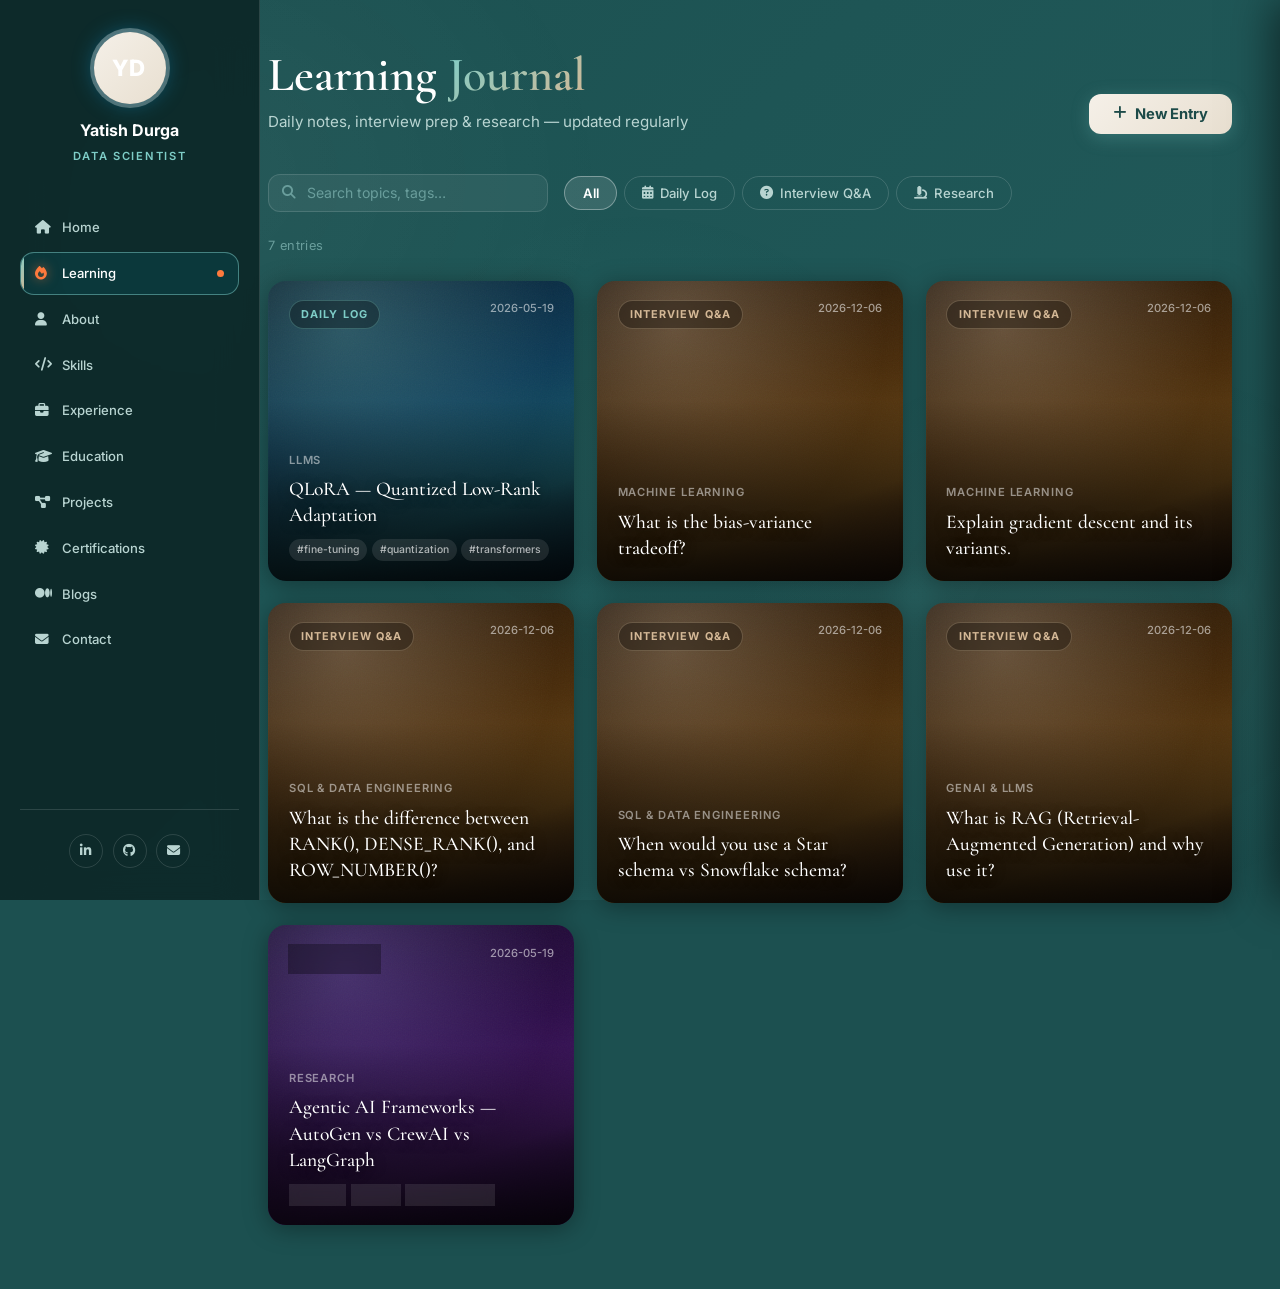
==== learning.html @ 98afd95f "New Update" ====
<!DOCTYPE html>
<html lang="en">
<head>
    <meta charset="UTF-8">
    <meta name="viewport" content="width=device-width, initial-scale=1.0">
    <title>Learning Journal | Yatish Durga</title>
    <meta name="description" content="Daily learning notes, interview Q&A, and research by Yatish Durga — Data Scientist & AI Engineer.">

    <link rel="icon" href="data:image/svg+xml,<svg xmlns='http://www.w3.org/2000/svg' viewBox='0 0 32 32'><rect width='32' height='32' rx='8' fill='%230ea5e9'/><text x='50%25' y='56%25' dominant-baseline='middle' text-anchor='middle' fill='white' font-size='13' font-weight='900' font-family='system-ui,sans-serif'>YD</text></svg>">

    <link rel="preconnect" href="https://fonts.googleapis.com">
    <link rel="preconnect" href="https://fonts.gstatic.com" crossorigin>
    <link href="https://fonts.googleapis.com/css2?family=Cormorant+Garamond:ital,wght@0,300;0,400;0,500;0,600;0,700;1,300;1,400&family=Inter:wght@300;400;500;600;700;800;900&display=swap" rel="stylesheet">
    <link rel="stylesheet" href="https://cdnjs.cloudflare.com/ajax/libs/font-awesome/6.5.0/css/all.min.css">
    <link rel="stylesheet" href="styles.css">
    <link rel="stylesheet" href="learning.css">
</head>
<body class="lj-body">

<!-- Sidebar -->
<nav class="sidebar" id="sidebar">
    <div class="sidebar-profile">
        <div class="sidebar-initials">YD</div>
        <h2 class="sidebar-name">Yatish Durga</h2>
        <p class="sidebar-title">Data Scientist</p>
    </div>
    <ul class="nav-links">
        <li><a href="index.html#home"           class="nav-link"><i class="fa-solid fa-house"></i><span>Home</span></a></li>
        <li><a href="learning.html"             class="nav-link nav-link-learning active"><i class="fa-solid fa-fire"></i><span>Learning</span><span class="nav-live-dot"></span></a></li>
        <li><a href="index.html#about"          class="nav-link"><i class="fa-solid fa-user"></i><span>About</span></a></li>
        <li><a href="index.html#skills"         class="nav-link"><i class="fa-solid fa-code"></i><span>Skills</span></a></li>
        <li><a href="index.html#experience"     class="nav-link"><i class="fa-solid fa-briefcase"></i><span>Experience</span></a></li>
        <li><a href="index.html#education"      class="nav-link"><i class="fa-solid fa-graduation-cap"></i><span>Education</span></a></li>
        <li><a href="index.html#projects"       class="nav-link"><i class="fa-solid fa-diagram-project"></i><span>Projects</span></a></li>
        <li><a href="index.html#certifications" class="nav-link"><i class="fa-solid fa-certificate"></i><span>Certifications</span></a></li>
        <li><a href="index.html#blogs"          class="nav-link"><i class="fa-brands fa-medium"></i><span>Blogs</span></a></li>
        <li><a href="index.html#contact"        class="nav-link"><i class="fa-solid fa-envelope"></i><span>Contact</span></a></li>
    </ul>
    <div class="sidebar-socials">
        <a href="https://www.linkedin.com/in/yatish-durga-22b424197/" target="_blank" class="social-btn" title="LinkedIn"><i class="fa-brands fa-linkedin-in"></i></a>
        <a href="https://github.com/yatishdurga" target="_blank" class="social-btn" title="GitHub"><i class="fa-brands fa-github"></i></a>
        <a href="mailto:yatishdurgaappanapalli@gmail.com" class="social-btn" title="Email"><i class="fa-solid fa-envelope"></i></a>
    </div>
</nav>

<button class="mobile-toggle" id="mobileToggle" aria-label="Toggle menu">
    <span></span><span></span><span></span>
</button>

<main class="lj-main">

    <!-- Page header -->
    <div class="lj-page-header">
        <div class="lj-header-text">
            <h1 class="lj-page-title">Learning <span class="title-accent">Journal</span></h1>
            <p class="lj-page-sub">Daily notes, interview prep & research — updated regularly</p>
        </div>
        <button class="lj-add-btn" id="new-entry-btn">
            <i class="fa-solid fa-plus"></i> New Entry
        </button>
    </div>

    <!-- Search + filter row -->
    <div class="lj-toolbar">
        <div class="lj-search-wrap">
            <i class="fa-solid fa-magnifying-glass lj-search-icon"></i>
            <input type="search" id="lj-search" class="lj-search" placeholder="Search topics, tags…">
        </div>
        <div class="lj-filters" id="lj-filters">
            <button class="lj-filter active" data-cat="all">All</button>
            <button class="lj-filter" data-cat="daily-log"><i class="fa-solid fa-calendar-days"></i> Daily Log</button>
            <button class="lj-filter" data-cat="interview-qa"><i class="fa-solid fa-circle-question"></i> Interview Q&amp;A</button>
            <button class="lj-filter" data-cat="research"><i class="fa-solid fa-microscope"></i> Research</button>
        </div>
    </div>

    <!-- Entry count -->
    <div class="lj-count" id="lj-count"></div>

    <!-- Cards grid -->
    <div class="lj-grid" id="lj-grid">
        <div class="lj-skeleton-wrap">
            <div class="lj-skeleton"></div>
            <div class="lj-skeleton"></div>
            <div class="lj-skeleton"></div>
            <div class="lj-skeleton"></div>
            <div class="lj-skeleton"></div>
            <div class="lj-skeleton"></div>
        </div>
    </div>

</main>

<!-- ══ ADD ENTRY MODAL ══ -->
<div class="lj-overlay" id="lj-overlay">
    <div class="lj-modal" id="lj-modal">
        <button class="lj-modal-close" id="modal-close" aria-label="Close"><i class="fa-solid fa-xmark"></i></button>

        <!-- Step 1: GitHub Setup (shown first time) -->
        <div id="setup-step" class="lj-step">
            <div class="lj-setup-icon"><i class="fa-brands fa-github"></i></div>
            <h2 class="lj-modal-title">Connect GitHub</h2>
            <p class="lj-setup-desc">Entries are stored as GitHub Issues on your repo — no backend needed. You only do this once.</p>
            <div class="lj-field">
                <label>GitHub Username</label>
                <input type="text" id="gh-owner" class="lj-input" placeholder="yatishdurga">
            </div>
            <div class="lj-field">
                <label>Repository Name</label>
                <input type="text" id="gh-repo" class="lj-input" placeholder="Portfolio-main">
            </div>
            <div class="lj-field">
                <label>Personal Access Token <span class="lj-label-hint">(Issues: read + write)</span></label>
                <div class="lj-pat-wrap">
                    <input type="password" id="gh-pat" class="lj-input" placeholder="ghp_…">
                    <button class="lj-pat-toggle" id="pat-toggle" type="button"><i class="fa-solid fa-eye"></i></button>
                </div>
                <a class="lj-token-link" href="https://github.com/settings/tokens/new?description=Portfolio+Learning+Journal&scopes=public_repo" target="_blank" rel="noopener">
                    <i class="fa-solid fa-arrow-up-right-from-square"></i> Create a token on GitHub →
                </a>
            </div>
            <div class="lj-modal-actions">
                <button class="lj-btn lj-btn-primary" id="save-config-btn">Save & Continue <i class="fa-solid fa-arrow-right"></i></button>
            </div>
            <p class="lj-privacy-note"><i class="fa-solid fa-lock"></i> Token stored only in your browser's localStorage — never sent anywhere except GitHub's API.</p>
        </div>

        <!-- Step 2: Entry form -->
        <div id="form-step" class="lj-step" style="display:none">
            <h2 class="lj-modal-title">New Learning Entry</h2>

            <!-- Type selector -->
            <div class="lj-type-tabs">
                <button class="lj-type-tab active" data-type="daily-log"><i class="fa-solid fa-calendar-days"></i> Daily Log</button>
                <button class="lj-type-tab" data-type="interview-qa"><i class="fa-solid fa-circle-question"></i> Interview Q&A</button>
                <button class="lj-type-tab" data-type="research"><i class="fa-solid fa-microscope"></i> Research</button>
            </div>

            <div class="lj-form" id="entry-form">
                <!-- Common fields -->
                <div class="lj-field">
                    <label>Topic / Title <span class="lj-required">*</span></label>
                    <input type="text" id="f-title" class="lj-input" placeholder="e.g. QLoRA — Quantized Low-Rank Adaptation">
                </div>
                <div class="lj-form-row">
                    <div class="lj-field">
                        <label>Category</label>
                        <input type="text" id="f-category" class="lj-input" placeholder="LLMs, SQL, Agents…">
                    </div>
                    <div class="lj-field">
                        <label>Tags <span class="lj-label-hint">(comma separated)</span></label>
                        <input type="text" id="f-tags" class="lj-input" placeholder="qlora, fine-tuning, llm">
                    </div>
                </div>

                <!-- Daily Log fields -->
                <div class="lj-type-fields" data-for="daily-log">
                    <div class="lj-field">
                        <label>Summary <span class="lj-required">*</span></label>
                        <textarea id="f-summary" class="lj-textarea" rows="3" placeholder="Brief overview of what you learned today…"></textarea>
                    </div>
                    <div class="lj-field">
                        <label>Key Points <span class="lj-label-hint">(one per line)</span></label>
                        <textarea id="f-keypoints" class="lj-textarea" rows="4" placeholder="Key insight 1&#10;Key insight 2&#10;Key insight 3"></textarea>
                    </div>
                    <div class="lj-field">
                        <label>Resources <span class="lj-label-hint">(optional — Label | URL, one per line)</span></label>
                        <textarea id="f-resources" class="lj-textarea" rows="2" placeholder="QLoRA Paper | https://arxiv.org/abs/2305.14314"></textarea>
                    </div>
                </div>

                <!-- Interview Q&A fields -->
                <div class="lj-type-fields" data-for="interview-qa" style="display:none">
                    <div class="lj-field">
                        <label>Question <span class="lj-required">*</span></label>
                        <input type="text" id="f-question" class="lj-input" placeholder="e.g. What is the bias-variance tradeoff?">
                    </div>
                    <div class="lj-field">
                        <label>Answer <span class="lj-required">*</span></label>
                        <textarea id="f-answer" class="lj-textarea" rows="5" placeholder="Your detailed answer…"></textarea>
                    </div>
                </div>

                <!-- Research fields -->
                <div class="lj-type-fields" data-for="research" style="display:none">
                    <div class="lj-field">
                        <label>Abstract / Overview <span class="lj-required">*</span></label>
                        <textarea id="f-abstract" class="lj-textarea" rows="3" placeholder="What are you researching and why?"></textarea>
                    </div>
                    <div class="lj-field">
                        <label>Key Findings <span class="lj-label-hint">(one per line)</span></label>
                        <textarea id="f-findings" class="lj-textarea" rows="4" placeholder="Finding 1&#10;Finding 2"></textarea>
                    </div>
                    <div class="lj-field">
                        <label>Status</label>
                        <select id="f-status" class="lj-input">
                            <option value="In Progress">In Progress</option>
                            <option value="Completed">Completed</option>
                        </select>
                    </div>
                </div>
            </div>

            <div id="submit-msg" class="lj-submit-msg"></div>

            <div class="lj-modal-actions">
                <button class="lj-btn lj-btn-ghost" id="cancel-btn">Cancel</button>
                <button class="lj-btn lj-btn-primary" id="submit-btn">
                    <i class="fa-brands fa-github"></i> Save to GitHub
                </button>
            </div>

            <button class="lj-reset-config" id="reset-config-btn">Change GitHub config</button>
        </div>

    </div>
</div>

<!-- Card detail drawer -->
<div class="lj-drawer-overlay" id="drawer-overlay"></div>
<div class="lj-drawer" id="lj-drawer">
    <button class="lj-drawer-close" id="drawer-close"><i class="fa-solid fa-xmark"></i></button>
    <div class="lj-drawer-content" id="drawer-content"></div>
</div>

<script src="data/learnings.js"></script>
<script src="learning.js"></script>
<script src="scripts.js"></script>
</body>
</html>
---- styles.css ----
/* === GOOGLE FONTS === */
@import url('https://fonts.googleapis.com/css2?family=Cormorant+Garamond:ital,wght@0,300;0,400;0,500;0,600;0,700;1,300;1,400&family=Inter:wght@300;400;500;600;700;800;900&display=swap');

/* === CSS VARIABLES === */
:root {
    --sidebar-width: 260px;
    --sidebar-bg: rgba(14, 42, 42, 0.98);
    --bg-dark: #1c5050;
    --accent-cyan: #7ecdc7;
    --accent-purple: #d4b896;
    --gradient-main: linear-gradient(135deg, #7ecdc7, #d4b896);
    --btn-color: #7ecdc7;
    --btn-color-2: #d4b896;
    --gradient-btn: linear-gradient(135deg, #f5f0e8, #e8dfd0);
    --gradient-bg: linear-gradient(135deg, #1c5050 0%, #1e5555 40%, #205858 70%, #1c5050 100%);
    --text-primary: #f5f0e8;
    --text-secondary: #b8d4d1;
    --text-muted: #6a9e9c;
    --white: #ffffff;
    --card-bg: rgba(245, 240, 228, 0.97);
    --card-glass: rgba(255, 255, 255, 0.07);
    --border-glass: rgba(255, 255, 255, 0.13);
    --border-accent: rgba(126, 205, 199, 0.5);
    --shadow-sm: 0 4px 15px rgba(0,0,0,0.2);
    --shadow-md: 0 10px 40px rgba(0,0,0,0.28);
    --shadow-lg: 0 20px 60px rgba(0,0,0,0.38);
    --glow-cyan: 0 0 28px rgba(126,205,199,0.3);
    --glow-purple: 0 0 28px rgba(212,184,150,0.25);
    --radius-sm: 8px;
    --radius-md: 14px;
    --radius-lg: 20px;
    --radius-xl: 28px;
    --ease: cubic-bezier(0.4, 0, 0.2, 1);
    --font: 'Inter', system-ui, -apple-system, sans-serif;
    --font-serif: 'Cormorant Garamond', Georgia, serif;
}

/* === RESET === */
*, *::before, *::after { margin:0; padding:0; box-sizing:border-box; }
html { scroll-behavior: smooth; font-size: 16px; }
body {
    font-family: var(--font);
    background: var(--bg-dark);
    color: var(--text-primary);
    line-height: 1.6;
    overflow-x: hidden;
    min-height: 100vh;
}
img { max-width: 100%; display: block; }
a { text-decoration: none; color: inherit; }
ul { list-style: none; }
button { font-family: var(--font); }

/* === PAGE LOADER === */
#page-loader {
    position: fixed; inset: 0; z-index: 9999;
    background: var(--bg-dark);
    display: flex; align-items: center; justify-content: center;
    transition: opacity 0.5s var(--ease), visibility 0.5s var(--ease);
}
#page-loader.hidden { opacity: 0; visibility: hidden; }
.loader-inner { position: relative; width: 72px; height: 72px; }
.loader-ring {
    position: absolute; inset: 0;
    border-radius: 50%;
    border: 3px solid transparent;
    border-top-color: #7ecdc7;
    border-right-color: #d4b896;
    animation: loaderSpin 0.9s linear infinite;
}
.loader-ring::after {
    content: '';
    position: absolute; inset: 6px;
    border-radius: 50%;
    border: 2px solid transparent;
    border-bottom-color: rgba(126,205,199,0.4);
    animation: loaderSpin 1.5s linear infinite reverse;
}
.loader-initials {
    position: absolute; inset: 0;
    display: flex; align-items: center; justify-content: center;
    font-size: 1.1rem; font-weight: 800; color: var(--white);
    letter-spacing: 0.05em;
}
@keyframes loaderSpin { to { transform: rotate(360deg); } }

/* === AVAILABILITY BADGE === */
.availability-badge {
    display: inline-flex; align-items: center; gap: 0.5rem;
    background: rgba(16, 185, 129, 0.12);
    border: 1px solid rgba(16, 185, 129, 0.35);
    color: #10b981;
    font-size: 0.78rem; font-weight: 600;
    padding: 0.35rem 0.9rem;
    border-radius: 50px;
    margin-bottom: 1rem;
    animation: heroFadeUp 0.7s var(--ease) 0s both;
}
.avail-dot {
    width: 7px; height: 7px;
    border-radius: 50%;
    background: #10b981;
    animation: availPulse 1.8s ease-in-out infinite;
    flex-shrink: 0;
}
@keyframes availPulse {
    0%, 100% { box-shadow: 0 0 0 0 rgba(16,185,129,0.6); }
    50%       { box-shadow: 0 0 0 5px rgba(16,185,129,0); }
}

/* === ANIMATED GRADIENT BACKGROUND === */
body::before {
    content: '';
    position: fixed;
    inset: 0;
    background: var(--gradient-bg);
    z-index: -2;
}

/* === AMBIENT GLOW ORBS === */
body::after {
    content: '';
    position: fixed;
    inset: 0;
    z-index: -1;
    pointer-events: none;
    background:
        radial-gradient(ellipse 600px 500px at 15% 20%, rgba(255,255,255,0.04) 0%, transparent 70%),
        radial-gradient(ellipse 500px 400px at 85% 70%, rgba(212,184,150,0.05) 0%, transparent 70%),
        radial-gradient(ellipse 400px 350px at 50% 50%, rgba(126,205,199,0.04) 0%, transparent 70%);
    animation: orbDrift 18s ease-in-out infinite alternate;
}
@keyframes orbDrift {
    0%   { opacity: 0.7; transform: scale(1) translate(0, 0); }
    50%  { opacity: 1;   transform: scale(1.08) translate(20px, -15px); }
    100% { opacity: 0.8; transform: scale(0.95) translate(-15px, 20px); }
}

/* === PARTICLES CANVAS === */
#particles-canvas {
    position: fixed;
    inset: 0;
    z-index: -1;
    pointer-events: none;
}

/* === SCROLL PROGRESS === */
#scroll-progress {
    position: fixed;
    top: 0;
    left: var(--sidebar-width);
    right: 0;
    height: 3px;
    background: var(--gradient-main);
    transform-origin: left;
    transform: scaleX(0);
    z-index: 999;
    transition: transform 0.1s linear;
}

/* === SIDEBAR === */
.sidebar {
    position: fixed;
    left: 0; top: 0;
    width: var(--sidebar-width);
    height: 100vh;
    background: var(--sidebar-bg);
    backdrop-filter: blur(20px);
    -webkit-backdrop-filter: blur(20px);
    border-right: 1px solid var(--border-glass);
    display: flex;
    flex-direction: column;
    align-items: center;
    padding: 2rem 1.25rem;
    z-index: 100;
    overflow-y: auto;
    transition: transform 0.35s var(--ease);
    scrollbar-width: none;
}
.sidebar::-webkit-scrollbar { display: none; }

/* Profile */
.sidebar-profile { text-align: center; margin-bottom: 2rem; width: 100%; }

.sidebar-initials {
    width: 72px; height: 72px;
    border-radius: 50%;
    background: var(--gradient-btn);
    display: flex; align-items: center; justify-content: center;
    font-size: 1.4rem; font-weight: 800; color: white;
    margin: 0 auto 0.9rem;
    box-shadow: 0 0 22px rgba(14,165,233,0.4);
    letter-spacing: 0.05em;
}
.sidebar-name {
    font-size: 1rem; font-weight: 700;
    color: var(--white); margin-bottom: 0.25rem;
}
.sidebar-title {
    font-size: 0.7rem; color: var(--accent-cyan);
    letter-spacing: 0.15em; font-weight: 600;
    text-transform: uppercase;
}

/* Nav links */
.nav-links { width: 100%; flex: 1; padding: 0.5rem 0; }
.nav-links li { margin-bottom: 2px; }
.nav-link {
    display: flex; align-items: center; gap: 0.65rem;
    padding: 0.65rem 0.9rem;
    border-radius: var(--radius-md);
    color: var(--text-secondary);
    font-size: 0.82rem; font-weight: 500;
    transition: all 0.25s var(--ease);
    position: relative; overflow: hidden;
    border: 1px solid transparent;
}
.nav-link::after {
    content: '';
    position: absolute; left: 0; top: 0;
    height: 100%; width: 3px;
    background: var(--gradient-main);
    border-radius: 0 3px 3px 0;
    transform: scaleY(0);
    transition: transform 0.25s var(--ease);
}
.nav-link:hover { color: var(--white); background: rgba(255,255,255,0.05); }
.nav-link.active {
    color: var(--white);
    background: rgba(0,212,255,0.08);
    border-color: var(--border-accent);
}
.nav-link.active::after { transform: scaleY(1); }
.nav-link i { width: 16px; font-size: 0.85rem; flex-shrink: 0; }

/* Socials */
.sidebar-socials {
    display: flex; gap: 0.6rem;
    margin-top: 1.5rem; padding-top: 1.5rem;
    border-top: 1px solid var(--border-glass);
    width: 100%; justify-content: center;
}
.social-btn {
    width: 34px; height: 34px; border-radius: 50%;
    border: 1px solid var(--border-glass);
    display: flex; align-items: center; justify-content: center;
    color: var(--text-secondary); font-size: 0.82rem;
    transition: all 0.25s var(--ease);
}
.social-btn:hover {
    border-color: var(--accent-cyan); color: var(--accent-cyan);
    background: rgba(32,178,170,0.12);
    transform: translateY(-2px); box-shadow: 0 0 14px rgba(32,178,170,0.3);
}

/* Mobile toggle */
.mobile-toggle {
    display: none;
    position: fixed; top: 1rem; left: 1rem; z-index: 200;
    background: var(--sidebar-bg); border: 1px solid var(--border-glass);
    border-radius: var(--radius-sm); padding: 0.5rem 0.55rem;
    cursor: pointer; flex-direction: column; gap: 5px;
    backdrop-filter: blur(10px);
}
.mobile-toggle span {
    width: 20px; height: 2px; background: var(--text-primary);
    border-radius: 2px; display: block; transition: all 0.3s var(--ease);
}
.mobile-toggle.open span:nth-child(1) { transform: translateY(7px) rotate(45deg); }
.mobile-toggle.open span:nth-child(2) { opacity: 0; }
.mobile-toggle.open span:nth-child(3) { transform: translateY(-7px) rotate(-45deg); }

/* Sidebar overlay (mobile) */
.sidebar-overlay {
    display: none;
    position: fixed; inset: 0;
    background: rgba(0,0,0,0.55);
    z-index: 99;
    opacity: 0; pointer-events: none;
    transition: opacity 0.3s;
}
.sidebar-overlay.active { opacity: 1; pointer-events: all; }

/* === MAIN CONTENT === */
.main-content { margin-left: var(--sidebar-width); min-height: 100vh; }

/* === SECTIONS === */
.section { padding: 5rem 3.5rem; max-width: 1080px; margin: 0 auto; }

.section-header { margin-bottom: 3rem; text-align: center; }
.section-title {
    font-family: var(--font-serif);
    font-size: clamp(1.9rem, 3vw, 2.6rem);
    font-weight: 500; color: var(--white);
    margin-bottom: 0.5rem; line-height: 1.2;
    letter-spacing: 0.01em;
}
.title-accent {
    background: var(--gradient-main);
    -webkit-background-clip: text; -webkit-text-fill-color: transparent;
    background-clip: text;
}
.section-subtitle { color: var(--text-secondary); font-size: 0.95rem; }

/* === HOME === */
.home-section {
    min-height: 100vh; display: flex; flex-direction: column;
    justify-content: center; padding-top: 4rem; padding-bottom: 2rem;
}
.home-content {
    display: flex; align-items: center;
    justify-content: space-between; gap: 3rem; margin-bottom: 3rem;
}
.home-text { flex: 1; max-width: 540px; }
.greeting { font-size: 0.95rem; color: var(--text-secondary); margin-bottom: 0.6rem; }
.hero-name {
    font-family: var(--font-serif);
    font-size: clamp(2.4rem, 4.5vw, 3.6rem);
    font-weight: 600; line-height: 1.1;
    letter-spacing: -0.01em;
    color: var(--white); margin-bottom: 0.9rem;
}
.hero-roles { font-size: 1.2rem; margin-bottom: 1.3rem; color: var(--text-secondary); }
.role-typewriter {
    color: var(--accent-cyan); font-weight: 600;
    border-right: 2px solid var(--accent-cyan);
    padding-right: 2px;
    animation: blink 0.75s step-end infinite;
}
@keyframes blink {
    from,to { border-color: transparent; }
    50%     { border-color: var(--accent-cyan); }
}
.hero-bio {
    color: var(--text-secondary); font-size: 0.97rem;
    line-height: 1.75; margin-bottom: 2rem; max-width: 460px;
}
.hero-actions { display: flex; gap: 1rem; flex-wrap: wrap; margin-bottom: 2.5rem; }

.btn {
    display: inline-flex; align-items: center; gap: 0.5rem;
    padding: 0.72rem 1.7rem; border-radius: 50px;
    font-size: 0.88rem; font-weight: 600;
    cursor: pointer; transition: all 0.25s var(--ease); border: none;
}
.btn-primary {
    background: var(--gradient-btn); color: #1c4a48;
    box-shadow: 0 4px 18px rgba(0,0,0,0.2);
}
.btn-primary:hover { transform: translateY(-2px); box-shadow: 0 8px 28px rgba(0,0,0,0.3); }
.btn-outline {
    background: transparent; color: var(--white);
    border: 1px solid rgba(255,255,255,0.3);
}
.btn-outline:hover {
    background: rgba(14,165,233,0.1); border-color: var(--btn-color);
    color: var(--btn-color);
    transform: translateY(-2px);
}

/* Companies */
.hero-companies { margin-top: 0.5rem; }
.companies-label {
    font-size: 0.75rem; color: var(--text-muted);
    text-transform: uppercase; letter-spacing: 0.1em; margin-bottom: 0.7rem;
}
.companies-row { display: flex; align-items: center; gap: 1.2rem; flex-wrap: wrap; }
.company-logo-link { opacity: 0.65; filter: grayscale(0.2); transition: all 0.25s var(--ease); }
.company-logo-link:hover { opacity: 1; filter: grayscale(0); transform: translateY(-2px); }
.company-logo {
    height: 40px; width: auto; max-width: 110px; object-fit: contain;
    border-radius: var(--radius-sm); background: rgba(255,255,255,0.08);
    padding: 4px 8px;
}

/* Open Source Highlight */
.oss-highlight { margin-top: 1.6rem; }

.oss-label {
    display: flex; align-items: center; gap: 0.45rem;
    font-size: 0.7rem; font-weight: 700;
    color: var(--accent-cyan);
    text-transform: uppercase; letter-spacing: 0.12em;
    margin-bottom: 0.65rem;
}
.oss-label i { font-size: 0.78rem; }

.oss-card {
    display: flex; align-items: center; gap: 1rem;
    padding: 0.9rem 1.15rem;
    background: linear-gradient(120deg, rgba(126,205,199,0.1), rgba(212,184,150,0.08));
    border-radius: var(--radius-md);
    backdrop-filter: blur(14px);
    -webkit-backdrop-filter: blur(14px);
    transition: all 0.35s var(--ease);
    max-width: 420px;
    position: relative;
    overflow: hidden;
    /* Glowing gradient border via box-shadow + pseudo */
    box-shadow:
        0 0 0 1.5px rgba(255,255,255,0.75),
        0 4px 20px rgba(255,255,255,0.1),
        0 0 40px rgba(255,255,255,0.06);
}

/* Animated shimmer sweep */
.oss-card::before {
    content: '';
    position: absolute;
    top: 0; left: -100%;
    width: 60%; height: 100%;
    background: linear-gradient(
        90deg,
        transparent,
        rgba(0,212,255,0.08),
        transparent
    );
    animation: ossSweep 3.5s ease-in-out infinite;
    pointer-events: none;
}
@keyframes ossSweep {
    0%   { left: -100%; }
    50%  { left: 140%; }
    100% { left: 140%; }
}

/* Pulsing outer glow */
.oss-card::after {
    content: '';
    position: absolute; inset: -1px;
    border-radius: var(--radius-md);
    background: transparent;
    border: 1px solid transparent;
    background-image: linear-gradient(120deg, rgba(255,255,255,0.9), rgba(203,213,225,0.7));
    background-origin: border-box;
    -webkit-mask: linear-gradient(#fff 0 0) padding-box, linear-gradient(#fff 0 0);
    -webkit-mask-composite: destination-out;
    mask-composite: exclude;
    animation: ossGlowPulse 3s ease-in-out infinite;
    pointer-events: none;
}
@keyframes ossGlowPulse {
    0%,100% { opacity: 0.5; }
    50%     { opacity: 1; }
}

.oss-card:hover {
    transform: translateY(-3px);
    box-shadow:
        0 0 0 2px rgba(255,255,255,0.95),
        0 8px 32px rgba(255,255,255,0.15),
        0 0 60px rgba(255,255,255,0.08);
}

.oss-logo-wrap {
    width: 40px; height: 40px; border-radius: var(--radius-sm);
    background: #161b22;
    display: flex; align-items: center; justify-content: center;
    flex-shrink: 0;
    border: 1px solid rgba(255,255,255,0.12);
    box-shadow: 0 0 12px rgba(0,212,255,0.15);
}
.oss-gh-icon { font-size: 1.35rem; color: white; }

.oss-info { flex: 1; min-width: 0; }
.oss-org {
    font-size: 0.85rem; font-weight: 700;
    background: linear-gradient(90deg, #7ecdc7, #d4b896);
    -webkit-background-clip: text; -webkit-text-fill-color: transparent;
    background-clip: text;
    margin-bottom: 0.18rem;
    white-space: nowrap; overflow: hidden; text-overflow: ellipsis;
}
.oss-desc {
    font-size: 0.72rem; color: var(--text-secondary);
    white-space: nowrap; overflow: hidden; text-overflow: ellipsis;
}

.oss-arrow {
    font-size: 0.72rem;
    color: var(--accent-cyan);
    flex-shrink: 0; transition: all 0.25s;
    filter: drop-shadow(0 0 4px rgba(0,212,255,0.6));
}
.oss-card:hover .oss-arrow { transform: translate(3px,-3px); }

/* Hero visual (badges grid replacing photo) */
.home-visual {
    flex-shrink: 0;
    display: flex; align-items: center; justify-content: center;
}
.hero-badges-grid {
    display: grid;
    grid-template-columns: repeat(2, 1fr);
    gap: 0.9rem;
}
.hero-badge {
    display: flex; flex-direction: column;
    align-items: center; justify-content: center; gap: 0.5rem;
    padding: 1.4rem 1.6rem;
    background: rgba(255,255,255,0.05);
    border: 1px solid rgba(255,255,255,0.1);
    border-radius: var(--radius-lg);
    backdrop-filter: blur(12px);
    -webkit-backdrop-filter: blur(12px);
    color: var(--white); font-size: 0.82rem; font-weight: 600;
    transition: all 0.3s var(--ease);
    cursor: default;
    min-width: 110px;
}
.hero-badge i {
    font-size: 1.6rem;
    background: var(--gradient-main);
    -webkit-background-clip: text; -webkit-text-fill-color: transparent;
    background-clip: text;
}
.hero-badge:nth-child(1) { animation: floatA 6s ease-in-out infinite; }
.hero-badge:nth-child(2) { animation: floatB 7s ease-in-out infinite 0.4s; }
.hero-badge:nth-child(3) { animation: floatA 6.5s ease-in-out infinite 0.8s; }
.hero-badge:nth-child(4) { animation: floatB 7.5s ease-in-out infinite 0.2s; }
.hero-badge:nth-child(5) { animation: floatA 8s ease-in-out infinite 0.6s; }
.hero-badge:nth-child(6) { animation: floatB 6.8s ease-in-out infinite 1s; }
.hero-badge:hover {
    border-color: var(--border-accent);
    background: rgba(0,212,255,0.08);
    transform: translateY(-4px);
    box-shadow: var(--glow-cyan);
}
@keyframes floatA {
    0%,100% { transform: translateY(0); }
    50%     { transform: translateY(-10px); }
}
@keyframes floatB {
    0%,100% { transform: translateY(0) translateX(0); }
    33%     { transform: translateY(-7px) translateX(3px); }
    66%     { transform: translateY(3px) translateX(-3px); }
}

/* Stats */
.stats-row {
    display: flex; gap: 1rem; flex-wrap: wrap; justify-content: center;
    padding: 2rem;
    background: rgba(255,255,255,0.03);
    border-radius: var(--radius-lg);
    border: 1px solid var(--border-glass);
    backdrop-filter: blur(10px);
}
.stat-item { text-align: center; flex: 1; min-width: 110px; padding: 0.75rem; }
.stat-number {
    font-size: 2.6rem; font-weight: 900; line-height: 1;
    background: var(--gradient-main);
    -webkit-background-clip: text; -webkit-text-fill-color: transparent;
    background-clip: text;
}
.stat-suffix { font-size: 1.4rem; font-weight: 700; color: var(--accent-cyan); }
.stat-label {
    font-size: 0.75rem; color: var(--text-secondary);
    margin-top: 0.35rem; text-transform: uppercase; letter-spacing: 0.05em;
}

/* === SKILLS === */
.skills-grid { display: grid; grid-template-columns: repeat(2,1fr); gap: 1.25rem; }
.skill-category {
    background: var(--card-glass); border: 1px solid var(--border-glass);
    border-radius: var(--radius-lg); padding: 1.6rem;
    backdrop-filter: blur(10px); transition: all 0.3s var(--ease);
}
.skill-category:hover {
    border-color: var(--border-accent);
    background: rgba(0,212,255,0.03);
    transform: translateY(-3px); box-shadow: var(--glow-cyan);
}
.skill-cat-title {
    font-size: 0.9rem; font-weight: 600; color: var(--white);
    margin-bottom: 1rem; display: flex; align-items: center; gap: 0.5rem;
}
.skill-cat-title i { color: var(--accent-cyan); }
.skill-tags { display: flex; flex-wrap: wrap; gap: 0.45rem; }
.skill-tag {
    padding: 0.3rem 0.85rem;
    background: rgba(126,205,199,0.1); border: 1px solid rgba(126,205,199,0.2);
    border-radius: 50px; font-size: 0.78rem; color: var(--text-secondary);
    font-weight: 500; transition: all 0.2s;
}
.skill-tag:hover { background: rgba(126,205,199,0.2); color: var(--accent-cyan); border-color: var(--accent-cyan); }

/* === EXPERIENCE / TIMELINE === */
.timeline { position: relative; padding-left: 2rem; }
.timeline::before {
    content: ''; position: absolute;
    left: 0; top: 0; bottom: 0; width: 2px;
    background: linear-gradient(to bottom, #7ecdc7, #d4b896, transparent);
    border-radius: 2px;
}
.timeline-item { position: relative; margin-bottom: 2.5rem; }
.timeline-dot {
    position: absolute; left: -2.35rem; top: 1.5rem;
    width: 12px; height: 12px;
    background: var(--accent-cyan); border-radius: 50%;
    border: 2.5px solid var(--bg-dark);
    box-shadow: 0 0 12px rgba(126,205,199,0.7); z-index: 1;
}
.timeline-card {
    background: var(--card-bg); border-radius: var(--radius-lg);
    padding: 1.75rem; box-shadow: var(--shadow-md);
    transition: all 0.3s var(--ease);
}
.timeline-card:hover {
    transform: translateY(-4px);
    box-shadow: var(--shadow-lg), 0 0 30px rgba(0,212,255,0.07);
}
.timeline-header {
    display: flex; justify-content: space-between;
    align-items: flex-start; gap: 1rem; margin-bottom: 0.4rem;
}
.timeline-role { font-family: var(--font-serif); font-size: 1.2rem; font-weight: 600; color: #111; margin-bottom: 0.2rem; }
.timeline-company { font-size: 0.875rem; color: #555; display: flex; align-items: center; gap: 0.35rem; }
.timeline-badge {
    padding: 0.22rem 0.7rem; border-radius: 50px; font-size: 0.7rem; font-weight: 600;
    background: rgba(126,205,199,0.15); color: var(--accent-cyan);
    border: 1px solid rgba(126,205,199,0.3); white-space: nowrap; flex-shrink: 0;
}
.timeline-date {
    font-size: 0.8rem; color: #888; margin-bottom: 1rem;
    display: flex; align-items: center; gap: 0.4rem;
}
.timeline-list { margin-bottom: 1rem; }
.timeline-list li {
    font-size: 0.875rem; color: #444;
    padding: 0.28rem 0 0.28rem 1.2rem; position: relative;
}
.timeline-list li::before {
    content: '▸'; position: absolute; left: 0;
    color: var(--accent-cyan); font-size: 0.75rem; top: 0.32rem;
}
.timeline-tags { display: flex; flex-wrap: wrap; gap: 0.4rem; }
.tag {
    padding: 0.22rem 0.6rem; border-radius: 50px;
    font-size: 0.72rem; font-weight: 500;
    background: rgba(126,205,199,0.12); color: #2d8a84;
    border: 1px solid rgba(126,205,199,0.25);
}

/* === EDUCATION === */
.education-list { display: flex; flex-direction: column; gap: 1.25rem; }
.edu-card {
    background: var(--card-bg); border-radius: var(--radius-lg);
    overflow: hidden; box-shadow: var(--shadow-md); transition: all 0.3s var(--ease);
}
.edu-card:hover { box-shadow: var(--shadow-lg); }
.edu-header {
    display: flex; justify-content: space-between; align-items: center;
    padding: 1.4rem 1.75rem; cursor: pointer; gap: 1rem;
    transition: background 0.2s;
}
.edu-header:hover { background: rgba(0,0,0,0.02); }
.edu-logo-info { display: flex; align-items: center; gap: 1.1rem; flex: 1; }
.edu-logo {
    width: 65px; height: 65px; object-fit: contain;
    border-radius: var(--radius-sm); border: 1px solid #eee;
    padding: 4px; background: #fff; flex-shrink: 0;
}
.edu-degree { font-family: var(--font-serif); font-size: 1.1rem; font-weight: 600; color: #111; margin-bottom: 0.2rem; }
.edu-school { font-size: 0.82rem; color: #555; margin-bottom: 0.1rem; }
.edu-date { font-size: 0.78rem; color: #888; }
.edu-toggle-btn {
    width: 34px; height: 34px; border-radius: 50%;
    border: 1.5px solid #ddd; background: transparent;
    cursor: pointer; display: flex; align-items: center; justify-content: center;
    color: #888; font-size: 0.8rem; transition: all 0.3s var(--ease); flex-shrink: 0;
}
.edu-card.open .edu-toggle-btn {
    transform: rotate(180deg); background: var(--gradient-btn);
    border-color: var(--btn-color); color: white;
    box-shadow: 0 0 14px rgba(14,165,233,0.4);
}
.edu-body { max-height: 0; overflow: hidden; transition: max-height 0.4s ease; }
.edu-card.open .edu-body { max-height: 500px; }
.edu-body-inner {
    padding: 1.25rem 1.75rem 1.5rem;
    border-top: 1px solid #f0f0f0;
    display: flex; flex-direction: column; gap: 0.7rem;
}
.edu-body-inner p { font-size: 0.875rem; color: #555; line-height: 1.7; }
.edu-tags { display: flex; flex-wrap: wrap; gap: 0.4rem; padding-top: 0.3rem; }

/* === PROJECTS === */
.filter-container {
    display: flex; justify-content: center;
    gap: 0.65rem; flex-wrap: wrap; margin-bottom: 2.5rem;
}
.filter-btn {
    display: inline-flex; align-items: center; gap: 0.4rem;
    padding: 0.55rem 1.25rem;
    background: var(--card-glass); border: 1px solid var(--border-glass);
    border-radius: 50px; color: var(--text-secondary);
    font-size: 0.83rem; font-weight: 500; cursor: pointer;
    transition: all 0.25s var(--ease); backdrop-filter: blur(10px);
}
.filter-btn:hover { border-color: var(--border-accent); color: var(--white); background: rgba(0,212,255,0.05); }
.filter-btn.active {
    background: var(--gradient-btn); border-color: transparent;
    color: var(--white); box-shadow: 0 4px 18px rgba(14,165,233,0.35);
}

.projects-grid { display: grid; grid-template-columns: repeat(3,1fr); gap: 1.4rem; }
.project-card {
    background: var(--card-bg); border-radius: var(--radius-lg);
    overflow: hidden; box-shadow: var(--shadow-md);
    transition: all 0.3s var(--ease);
    display: flex; flex-direction: column;
}
.project-card:hover { transform: translateY(-6px); box-shadow: var(--shadow-lg); }
.project-card.hidden { display: none; }

.project-img { position: relative; height: 175px; overflow: hidden; }
.project-img img {
    width: 100%; height: 100%; object-fit: cover;
    transition: transform 0.5s ease;
}
.project-card:hover .project-img img { transform: scale(1.08); }

.project-overlay {
    position: absolute; inset: 0;
    background: rgba(0,0,0,0.62);
    display: flex; align-items: center; justify-content: center;
    opacity: 0; transition: opacity 0.3s;
}
.project-card:hover .project-overlay { opacity: 1; }
.overlay-btn {
    display: inline-flex; align-items: center; gap: 0.4rem;
    padding: 0.55rem 1.1rem; background: white; color: #111;
    border-radius: 50px; font-size: 0.82rem; font-weight: 600;
    transition: all 0.2s;
}
.overlay-btn:hover { background: var(--accent-cyan); color: white; }

.project-cat-badge {
    position: absolute; top: 10px; left: 10px;
    padding: 0.22rem 0.65rem;
    background: rgba(0,0,0,0.65); color: var(--accent-cyan);
    font-size: 0.7rem; font-weight: 600; border-radius: 50px;
    letter-spacing: 0.04em; border: 1px solid rgba(0,212,255,0.3);
}
.project-info { padding: 1.4rem; flex: 1; display: flex; flex-direction: column; }
.project-title { font-family: var(--font-serif); font-size: 1.05rem; font-weight: 600; color: #111; margin-bottom: 0.45rem; }
.project-desc { font-size: 0.84rem; color: #666; line-height: 1.6; flex: 1; margin-bottom: 0.9rem; }
.project-tech { display: flex; flex-wrap: wrap; gap: 0.3rem; margin-bottom: 1rem; }
.tech-tag {
    padding: 0.18rem 0.55rem; border-radius: 50px;
    font-size: 0.7rem; background: #eaf5f4; color: #1c5050;
    border: 1px solid #b2dbd8; font-weight: 500;
}
.project-link-btn {
    display: inline-flex; align-items: center; gap: 0.45rem;
    padding: 0.55rem 1.1rem; background: var(--gradient-btn); color: white;
    border-radius: var(--radius-sm); font-size: 0.78rem; font-weight: 600;
    transition: all 0.2s; width: fit-content;
    box-shadow: 0 3px 12px rgba(14,165,233,0.3);
}
.project-link-btn:hover { opacity: 0.9; transform: translateY(-1px); box-shadow: 0 6px 18px rgba(14,165,233,0.4); }

@keyframes fadeIn {
    from { opacity: 0; transform: translateY(15px); }
    to   { opacity: 1; transform: translateY(0); }
}
.fade-in { animation: fadeIn 0.4s ease forwards; }

/* === CERTIFICATIONS === */
.cert-grid { display: grid; grid-template-columns: repeat(2,1fr); gap: 1.25rem; }
.cert-card {
    background: var(--card-bg); border-radius: var(--radius-lg);
    overflow: hidden; box-shadow: var(--shadow-md);
    display: flex; align-items: stretch; transition: all 0.3s var(--ease);
}
.cert-card:hover { transform: translateY(-4px); box-shadow: var(--shadow-lg); }
.cert-logo-wrap {
    width: 130px; flex-shrink: 0;
    background: #f8f9fc; display: flex;
    align-items: center; justify-content: center; padding: 1.3rem;
}
.cert-logo { width: 100%; max-width: 85px; height: auto; object-fit: contain; }
.cert-info { padding: 1.4rem; flex: 1; display: flex; flex-direction: column; }
.cert-name { font-family: var(--font-serif); font-size: 1.05rem; font-weight: 600; color: #111; margin-bottom: 0.45rem; }
.cert-desc { font-size: 0.83rem; color: #666; line-height: 1.6; flex: 1; margin-bottom: 0.9rem; }
.cert-link {
    display: inline-flex; align-items: center; gap: 0.4rem;
    font-size: 0.8rem; font-weight: 600; color: var(--btn-color);
    transition: all 0.2s; width: fit-content;
}
.cert-link:hover { color: var(--btn-color-2); gap: 0.6rem; }

/* IAPP cert logo */
.cert-logo-iapp {
    background: linear-gradient(160deg, #1a2744 0%, #0d1f3c 100%);
    width: 130px; flex-shrink: 0;
    display: flex; align-items: center; justify-content: center;
}
.cert-logo-icon-wrap {
    display: flex; flex-direction: column; align-items: center; gap: 2px;
}
.cert-logo-text-badge {
    font-size: 1.5rem; font-weight: 900; letter-spacing: 1px;
    color: #fff;
    background: linear-gradient(135deg, #e84b30, #c73820);
    padding: 0.25rem 0.55rem; border-radius: 6px;
    line-height: 1;
}
.cert-logo-sub {
    font-size: 0.68rem; font-weight: 700; letter-spacing: 2px;
    color: rgba(255,255,255,0.7); text-transform: uppercase;
}
.cert-badge-new {
    display: inline-block; font-size: 0.62rem; font-weight: 700;
    background: linear-gradient(135deg, #e84b30, #c73820);
    color: #fff; padding: 1px 6px; border-radius: 4px;
    vertical-align: middle; margin-left: 6px; letter-spacing: 0.5px;
}

/* === BLOGS === */
.blog-grid { display: grid; grid-template-columns: repeat(2,1fr); gap: 1.25rem; }
.blog-card {
    background: var(--card-bg); border-radius: var(--radius-lg);
    overflow: hidden; box-shadow: var(--shadow-md);
    transition: all 0.3s var(--ease); display: flex; flex-direction: column;
}
.blog-card:hover { transform: translateY(-5px); box-shadow: var(--shadow-lg); }
.blog-img-wrap { position: relative; height: 195px; overflow: hidden; }
.blog-img { width: 100%; height: 100%; object-fit: cover; transition: transform 0.5s ease; }
.blog-card:hover .blog-img { transform: scale(1.06); }
.blog-overlay {
    position: absolute; inset: 0;
    background: linear-gradient(to bottom, transparent 40%, rgba(0,0,0,0.38));
}
.blog-info { padding: 1.4rem; flex: 1; display: flex; flex-direction: column; }
.blog-tag {
    display: inline-block; padding: 0.2rem 0.6rem;
    background: rgba(212,184,150,0.15); color: #a07840;
    font-size: 0.7rem; font-weight: 600; border-radius: 50px;
    letter-spacing: 0.05em; text-transform: uppercase;
    margin-bottom: 0.7rem; border: 1px solid rgba(212,184,150,0.3);
}
.blog-title { font-family: var(--font-serif); font-size: 1.1rem; font-weight: 600; color: #111; margin-bottom: 0.55rem; line-height: 1.4; }
.blog-excerpt { font-size: 0.84rem; color: #666; line-height: 1.6; flex: 1; margin-bottom: 1rem; }
.blog-read-btn {
    display: inline-flex; align-items: center; gap: 0.45rem;
    font-size: 0.84rem; font-weight: 600; color: var(--btn-color);
    transition: all 0.2s; width: fit-content;
}
.blog-read-btn:hover { color: var(--btn-color-2); gap: 0.65rem; }

/* === CONTACT === */
.contact-wrapper { display: grid; grid-template-columns: 1fr 1fr; gap: 1.25rem; }
.contact-info { display: flex; flex-direction: column; gap: 0.9rem; }
.contact-card {
    background: var(--card-glass); border: 1px solid var(--border-glass);
    border-radius: var(--radius-lg); padding: 1.4rem;
    display: flex; align-items: center; gap: 1.1rem;
    backdrop-filter: blur(10px); transition: all 0.25s var(--ease);
}
.contact-card:hover {
    border-color: var(--border-accent);
    background: rgba(0,212,255,0.04);
    transform: translateX(5px);
}
.contact-icon-wrap {
    width: 46px; height: 46px; border-radius: var(--radius-md);
    background: var(--gradient-btn);
    display: flex; align-items: center; justify-content: center;
    font-size: 1rem; color: white; flex-shrink: 0;
    box-shadow: 0 4px 14px rgba(14,165,233,0.35);
}
.contact-details h3 {
    font-size: 0.72rem; font-weight: 600; color: var(--text-secondary);
    text-transform: uppercase; letter-spacing: 0.06em; margin-bottom: 0.2rem;
}
.contact-value { font-size: 0.9rem; color: var(--white); font-weight: 500; transition: color 0.2s; }
.contact-value:hover { color: var(--accent-cyan); }

.contact-cta { display: flex; }
.cta-card {
    background: var(--card-glass); border: 1px solid rgba(14,165,233,0.35);
    border-radius: var(--radius-xl); padding: 2.5rem;
    text-align: center; backdrop-filter: blur(10px);
    flex: 1; display: flex; flex-direction: column;
    align-items: center; justify-content: center; gap: 1rem;
    transition: all 0.3s var(--ease);
}
.cta-card:hover { box-shadow: 0 0 30px rgba(14,165,233,0.25); }
.cta-icon {
    width: 58px; height: 58px; border-radius: 50%;
    background: var(--gradient-btn);
    display: flex; align-items: center; justify-content: center;
    font-size: 1.4rem; color: white;
    box-shadow: 0 8px 24px rgba(14,165,233,0.4);
}
.cta-card h3 { font-family: var(--font-serif); font-size: 1.35rem; font-weight: 500; color: var(--white); }
.cta-card p { font-size: 0.88rem; color: var(--text-secondary); line-height: 1.65; }

/* === FOOTER === */
.footer {
    text-align: center; padding: 2rem 3.5rem;
    color: var(--text-muted); font-size: 0.82rem;
    border-top: 1px solid var(--border-glass); margin-top: 1rem;
}
.footer-name {
    background: var(--gradient-main);
    -webkit-background-clip: text; -webkit-text-fill-color: transparent;
    background-clip: text; font-weight: 600;
}

/* === ABOUT SECTION === */
.about-grid {
    display: grid; grid-template-columns: 1.2fr 1fr; gap: 3rem; align-items: start;
}
.about-para {
    color: var(--text-secondary); font-size: 0.96rem; line-height: 1.85;
    margin-bottom: 1.2rem;
}
.about-para strong { color: var(--white); font-weight: 600; }
.about-highlights {
    display: flex; flex-direction: column; gap: 0.65rem; margin-top: 1.8rem;
}
.about-highlight-item {
    display: flex; align-items: center; gap: 0.75rem;
    font-size: 0.85rem; color: var(--text-secondary);
}
.about-highlight-item i {
    width: 18px; color: var(--btn-color); font-size: 0.9rem; flex-shrink: 0;
}
.about-values {
    display: flex; flex-direction: column; gap: 1.1rem;
}
.value-card {
    background: var(--card-glass);
    border: 1px solid var(--border-glass);
    border-radius: var(--radius-md);
    padding: 1.3rem 1.4rem;
    backdrop-filter: blur(10px);
    transition: all 0.3s var(--ease);
}
.value-card:hover {
    border-color: rgba(14,165,233,0.3);
    background: rgba(14,165,233,0.06);
    transform: translateX(4px);
}
.value-icon {
    width: 38px; height: 38px;
    background: var(--gradient-btn);
    border-radius: var(--radius-sm);
    display: flex; align-items: center; justify-content: center;
    font-size: 0.95rem; color: white;
    margin-bottom: 0.7rem;
}
.value-card h4 {
    font-family: var(--font-serif); font-size: 1rem; font-weight: 500; color: var(--white); margin-bottom: 0.4rem;
}
.value-card p {
    font-size: 0.82rem; color: var(--text-secondary); line-height: 1.6;
}

/* === SCROLL REVEAL === */
.reveal {
    opacity: 0; transform: translateY(36px);
    transition: opacity 0.7s var(--ease), transform 0.7s var(--ease);
}
.reveal.revealed { opacity: 1; transform: translateY(0); }
.reveal:nth-child(1) { transition-delay: 0.05s; }
.reveal:nth-child(2) { transition-delay: 0.13s; }
.reveal:nth-child(3) { transition-delay: 0.21s; }
.reveal:nth-child(4) { transition-delay: 0.29s; }
.reveal:nth-child(5) { transition-delay: 0.37s; }

/* Timeline items slide in from left */
.timeline-item.reveal { transform: translateX(-30px) translateY(20px); }
.timeline-item.reveal.revealed { transform: translateX(0) translateY(0); }

/* === HERO ENTRANCE ANIMATION === */
@keyframes heroFadeUp {
    from { opacity: 0; transform: translateY(30px); }
    to   { opacity: 1; transform: translateY(0); }
}
.greeting       { animation: heroFadeUp 0.7s var(--ease) 0.1s both; }
.hero-name      { animation: heroFadeUp 0.7s var(--ease) 0.22s both; }
.hero-roles     { animation: heroFadeUp 0.7s var(--ease) 0.34s both; }
.hero-bio       { animation: heroFadeUp 0.7s var(--ease) 0.44s both; }
.hero-actions   { animation: heroFadeUp 0.7s var(--ease) 0.54s both; }
.hero-companies { animation: heroFadeUp 0.7s var(--ease) 0.64s both; }
.oss-highlight  { animation: heroFadeUp 0.7s var(--ease) 0.74s both; }

/* === SECTION TITLE ANIMATED UNDERLINE === */
.section-header { position: relative; }
.section-title::after {
    content: '';
    display: block;
    height: 3px;
    width: 0;
    margin: 0.55rem auto 0;
    background: var(--gradient-btn);
    border-radius: 2px;
    transition: width 0.85s cubic-bezier(0.22, 1, 0.36, 1) 0.2s;
}
/* Section header underline animates in only after reveal */
.section-header.reveal.revealed .section-title::after { width: 60px; }

.section-header { opacity: 0; transform: translateY(20px); transition: opacity 0.6s var(--ease), transform 0.6s var(--ease); }
.section-header.reveal { opacity: 0; transform: translateY(20px); }
.section-header.reveal.revealed { opacity: 1; transform: translateY(0); }

/* === BUTTON SHIMMER === */
.btn-primary {
    position: relative; overflow: hidden;
}
.btn-primary::after {
    content: '';
    position: absolute;
    top: 0; left: -100%;
    width: 60%; height: 100%;
    background: linear-gradient(90deg, transparent, rgba(255,255,255,0.22), transparent);
    transform: skewX(-20deg);
    animation: btnShimmer 3.5s ease-in-out infinite;
}
@keyframes btnShimmer {
    0%   { left: -100%; }
    40%  { left: 140%; }
    100% { left: 140%; }
}

/* === PROJECT CARD 3D HOVER TILT === */
.project-card {
    transform-style: preserve-3d;
    perspective: 800px;
    transition: transform 0.4s var(--ease), box-shadow 0.4s var(--ease);
}
.project-card:hover {
    transform: translateY(-8px) rotateX(3deg) rotateY(-2deg);
    box-shadow: 0 24px 60px rgba(32,178,170,0.15), 0 8px 24px rgba(0,0,0,0.4);
}

/* === SKILL CARD HOVER GLOW === */
.skill-card {
    transition: transform 0.3s var(--ease), box-shadow 0.3s var(--ease), border-color 0.3s var(--ease);
}
.skill-card:hover {
    transform: translateY(-5px) scale(1.02);
    box-shadow: 0 12px 40px rgba(14,165,233,0.2), 0 0 0 1px rgba(14,165,233,0.25);
}

/* === CERT CARD HOVER LIFT === */
.cert-card {
    transition: transform 0.35s var(--ease), box-shadow 0.35s var(--ease);
}
.cert-card:hover {
    transform: translateY(-6px);
    box-shadow: 0 20px 50px rgba(32,178,170,0.12), 0 4px 20px rgba(0,0,0,0.3);
}

/* === BLOG CARD SHIMMER BORDER === */
.blog-card {
    position: relative; overflow: hidden;
}
.blog-card::before {
    content: '';
    position: absolute;
    inset: 0;
    border-radius: inherit;
    padding: 1px;
    background: linear-gradient(135deg, rgba(126,205,199,0), rgba(126,205,199,0.4), rgba(212,184,150,0.4), rgba(126,205,199,0));
    -webkit-mask: linear-gradient(#fff 0 0) content-box, linear-gradient(#fff 0 0);
    mask: linear-gradient(#fff 0 0) content-box, linear-gradient(#fff 0 0);
    -webkit-mask-composite: xor;
    mask-composite: exclude;
    opacity: 0;
    transition: opacity 0.4s var(--ease);
    background-size: 300% 300%;
    animation: borderRotate 4s linear infinite paused;
}
.blog-card:hover::before {
    opacity: 1;
    animation-play-state: running;
}
@keyframes borderRotate {
    0%   { background-position: 0% 50%; }
    50%  { background-position: 100% 50%; }
    100% { background-position: 0% 50%; }
}

/* === STAT NUMBER GLOW PULSE === */
.stat-number {
    display: block;
    transition: text-shadow 0.4s var(--ease);
}
.stat-number.counted {
    animation: statGlow 2s ease-in-out forwards;
}
@keyframes statGlow {
    0%   { text-shadow: none; }
    40%  { text-shadow: 0 0 20px rgba(126,205,199,0.7), 0 0 40px rgba(126,205,199,0.35); }
    100% { text-shadow: 0 0 10px rgba(126,205,199,0.3); }
}

/* === SIDEBAR INITIALS PULSE RING === */
.sidebar-initials {
    position: relative;
}
.sidebar-initials::before {
    content: '';
    position: absolute;
    inset: -4px;
    border-radius: 50%;
    background: var(--gradient-btn);
    opacity: 0.35;
    animation: ringPulse 2.5s ease-in-out infinite;
    z-index: -1;
}
@keyframes ringPulse {
    0%, 100% { transform: scale(1);   opacity: 0.35; }
    50%       { transform: scale(1.15); opacity: 0;   }
}

/* === NAV LINK HOVER SLIDE === */
.nav-link:hover::after { transform: scaleY(1); }

/* === LEARNING NAV — fire icon + live dot === */
.nav-link-learning i {
    color: #ff7a3d;
    filter: drop-shadow(0 0 6px rgba(255,122,61,0.6));
    animation: fireFlicker 2.4s ease-in-out infinite;
}
@keyframes fireFlicker {
    0%, 100% { filter: drop-shadow(0 0 5px rgba(255,122,61,0.55)); transform: scale(1); }
    40%       { filter: drop-shadow(0 0 9px rgba(255,160,60,0.8));  transform: scale(1.12) rotate(-4deg); }
    70%       { filter: drop-shadow(0 0 6px rgba(255,80,30,0.65));  transform: scale(1.05) rotate(3deg); }
}
.nav-live-dot {
    display: inline-block;
    width: 7px; height: 7px;
    background: #ff7a3d;
    border-radius: 50%;
    margin-left: auto;
    flex-shrink: 0;
    box-shadow: 0 0 0 0 rgba(255,122,61,0.5);
    animation: livePulse 2s ease-in-out infinite;
}
@keyframes livePulse {
    0%   { box-shadow: 0 0 0 0   rgba(255,122,61,0.6); }
    70%  { box-shadow: 0 0 0 7px rgba(255,122,61,0);   }
    100% { box-shadow: 0 0 0 0   rgba(255,122,61,0);   }
}

/* === TIMELINE DOT PULSE === */
.timeline-dot {
    animation: dotPulse 3s ease-in-out infinite;
}
@keyframes dotPulse {
    0%, 100% { box-shadow: 0 0 0 0 rgba(126,205,199,0.5); }
    50%       { box-shadow: 0 0 0 8px rgba(126,205,199,0); }
}

/* === RESPONSIVE === */
@media (max-width: 1100px) {
    :root { --sidebar-width: 220px; }
    .projects-grid { grid-template-columns: repeat(2,1fr); }
}

@media (max-width: 900px) {
    .cert-grid, .blog-grid, .contact-wrapper { grid-template-columns: 1fr; }
    .skills-grid { grid-template-columns: 1fr 1fr; }
}

@media (max-width: 768px) {
    .sidebar { transform: translateX(-100%); }
    .sidebar.open { transform: translateX(0); }
    .sidebar-overlay { display: block; }
    .mobile-toggle { display: flex; }
    .main-content { margin-left: 0; }
    #scroll-progress { left: 0; }
    .section { padding: 4rem 1.5rem; }
    .home-content { flex-direction: column-reverse; text-align: center; gap: 2.5rem; }
    .hero-bio { margin: 0 auto 2rem; }
    .hero-actions { justify-content: center; }
    .companies-row { justify-content: center; }
    .skills-grid { grid-template-columns: 1fr; }
    .projects-grid { grid-template-columns: 1fr; }
    .cert-card { flex-direction: column; }
    .cert-logo-wrap { width: 100%; height: 110px; }
    .home-visual { display: flex; justify-content: center; }
    .profile-photo-wrap { width: 200px; height: 270px; }
    .avatar-wrap { width: 180px; height: 230px; }
    .about-grid { grid-template-columns: 1fr; }
    .availability-badge { font-size: 0.72rem; }
}

@media (max-width: 480px) {
    .hero-name { font-size: 2.1rem; }
    .stats-row { display: grid; grid-template-columns: repeat(2,1fr); }
    .timeline { padding-left: 1.5rem; }
    .timeline-dot { left: -1.85rem; }
}

/* === PROFILE PHOTO (Hero Visual) === */
.profile-photo-wrap {
    position: relative;
    width: 300px; height: 400px;
    display: flex; align-items: center; justify-content: center;
    flex-shrink: 0;
}

/* Avatar */
.avatar-wrap {
    position: relative; z-index: 2;
    width: 260px; height: 340px;
    display: flex; align-items: center; justify-content: center;
    animation: avatarFloat 5s ease-in-out infinite;
    filter: drop-shadow(0 0 30px rgba(126,205,199,0.3)) drop-shadow(0 20px 40px rgba(0,0,0,0.4));
}
.boy-avatar {
    width: 100%; height: 100%;
    overflow: visible;
}
@keyframes avatarFloat {
    0%, 100% { transform: translateY(0); }
    50%       { transform: translateY(-12px); }
}

/* Eye blink */
.avatar-eye-l, .avatar-eye-r {
    animation: eyeBlink 4s ease-in-out infinite;
    transform-origin: center;
}
.avatar-eye-r { animation-delay: 0.07s; }
@keyframes eyeBlink {
    0%, 90%, 100% { transform: scaleY(1); }
    94%, 96%      { transform: scaleY(0.1); }
}

/* Arms typing */
.avatar-arm-l {
    transform-origin: 58px 152px;
    animation: armTypL 0.6s ease-in-out infinite alternate;
}
.avatar-arm-r {
    transform-origin: 178px 152px;
    animation: armTypR 0.6s ease-in-out infinite alternate;
}
.avatar-hand-l { animation: armTypL 0.6s ease-in-out infinite alternate; }
.avatar-hand-r { animation: armTypR 0.6s ease-in-out infinite alternate; }
@keyframes armTypL {
    from { transform: rotate(-8deg) translateY(0); }
    to   { transform: rotate(4deg)  translateY(4px); }
}
@keyframes armTypR {
    from { transform: rotate(8deg)  translateY(4px); }
    to   { transform: rotate(-4deg) translateY(0); }
}

/* Code lines cascade */
.avatar-code-1 { animation: codeFlash 2.4s ease-in-out infinite 0s; }
.avatar-code-2 { animation: codeFlash 2.4s ease-in-out infinite 0.4s; }
.avatar-code-3 { animation: codeFlash 2.4s ease-in-out infinite 0.8s; }
.avatar-code-4 { animation: codeFlash 2.4s ease-in-out infinite 1.2s; }
@keyframes codeFlash {
    0%, 100% { opacity: 0.3; }
    50%       { opacity: 1; }
}

/* Cursor blink on screen */
.avatar-cursor { animation: cursorBlink 1s step-end infinite; }
@keyframes cursorBlink {
    0%, 100% { opacity: 1; }
    50%       { opacity: 0; }
}
.photo-ring {
    position: absolute;
    pointer-events: none;
}
.photo-ring-1 {
    inset: -12px;
    border-radius: 28px;
    border: 1.5px solid rgba(126,205,199,0.25);
    animation: ringRotate 18s linear infinite;
    background: transparent;
}
.photo-ring-1::before {
    content: '';
    position: absolute;
    top: -4px; left: 50%;
    width: 8px; height: 8px; margin-left: -4px;
    border-radius: 50%;
    background: var(--accent-cyan);
    box-shadow: 0 0 10px var(--accent-cyan);
}
.photo-ring-2 {
    inset: -4px;
    border-radius: 24px;
    border: 1px dashed rgba(167,139,250,0.22);
    animation: ringRotate 11s linear infinite reverse;
}
@keyframes ringRotate {
    from { transform: rotate(0deg); }
    to   { transform: rotate(360deg); }
}

/* Floating orbit badges */
.orbit-badge {
    position: absolute; z-index: 3;
    width: 46px; height: 46px;
    border-radius: 50%;
    background: rgba(14,42,42,0.92);
    border: 1.5px solid rgba(126,205,199,0.45);
    display: flex; align-items: center; justify-content: center;
    font-size: 1.1rem; color: var(--accent-cyan);
    box-shadow: 0 0 18px rgba(126,205,199,0.25), 0 4px 12px rgba(0,0,0,0.3);
    backdrop-filter: blur(10px);
    transition: transform 0.3s var(--ease), box-shadow 0.3s var(--ease);
}
.orbit-badge:hover {
    transform: scale(1.2) !important;
    box-shadow: 0 0 28px rgba(0,212,255,0.45), 0 6px 16px rgba(0,0,0,0.4);
}
.ob-1 { top:  30px;  right: -20px; animation: floatBadge 5.2s ease-in-out infinite; }
.ob-2 { top:  30px;  left:  -20px; animation: floatBadge 6.5s ease-in-out infinite 0.7s; }
.ob-3 { top:  50%;   right: -22px; transform: translateY(-50%); animation: floatBadge 5.8s ease-in-out infinite 1.2s; }
.ob-4 { top:  50%;   left:  -22px; transform: translateY(-50%); animation: floatBadge 7s   ease-in-out infinite 0.3s; }
.ob-5 { bottom: 30px; right: -20px; animation: floatBadge 6.2s ease-in-out infinite 0.9s; }
@keyframes floatBadge {
    0%, 100% { translate: 0 0; }
    50%       { translate: 0 -8px; }
}

/* === CUSTOM CURSOR (desktop only) === */
@media (pointer: fine) {
    body { cursor: none; }
    a, button, .nav-link, .filter-btn, .project-card, .cert-card, .blog-card { cursor: none; }
}
#cursor-dot {
    position: fixed; z-index: 9999; pointer-events: none;
    width: 8px; height: 8px;
    background: var(--accent-cyan);
    border-radius: 50%;
    transform: translate(-50%, -50%);
    transition: opacity 0.3s, transform 0.15s;
    opacity: 0;
    box-shadow: 0 0 10px var(--accent-cyan);
}
#cursor-ring {
    position: fixed; z-index: 9998; pointer-events: none;
    width: 34px; height: 34px;
    border: 1.5px solid rgba(126,205,199,0.55);
    border-radius: 50%;
    transform: translate(-50%, -50%);
    transition: opacity 0.3s, width 0.25s var(--ease), height 0.25s var(--ease), border-color 0.25s;
    opacity: 0;
}
#cursor-dot.visible   { opacity: 1; }
#cursor-ring.visible  { opacity: 1; }
#cursor-dot.clicking  { transform: translate(-50%, -50%) scale(0.6); }
#cursor-ring.hovering { width: 52px; height: 52px; border-color: rgba(167,139,250,0.6); }

/* === BACK TO TOP BUTTON === */
.back-to-top {
    position: fixed; bottom: 2rem; right: 2rem; z-index: 500;
    width: 44px; height: 44px;
    border-radius: 50%;
    background: var(--gradient-btn);
    border: none; color: white;
    font-size: 1rem; cursor: pointer;
    display: flex; align-items: center; justify-content: center;
    box-shadow: 0 4px 20px rgba(14,165,233,0.4);
    opacity: 0; transform: translateY(20px);
    transition: opacity 0.35s var(--ease), transform 0.35s var(--ease), box-shadow 0.25s;
    pointer-events: none;
}
.back-to-top.visible {
    opacity: 1; transform: translateY(0); pointer-events: all;
}
.back-to-top:hover {
    box-shadow: 0 8px 28px rgba(14,165,233,0.6);
    transform: translateY(-3px);
}

/* === CONTACT FORM === */
.contact-wrapper { grid-template-columns: 1fr 1.3fr; }

.contact-form-wrap {
    background: var(--card-glass);
    border: 1px solid var(--border-glass);
    border-radius: var(--radius-xl);
    padding: 2rem;
    backdrop-filter: blur(12px);
    -webkit-backdrop-filter: blur(12px);
}
.contact-form { display: flex; flex-direction: column; gap: 1.1rem; }
.form-row { display: grid; grid-template-columns: 1fr 1fr; gap: 1rem; }
.form-group { display: flex; flex-direction: column; gap: 0.35rem; }
.form-label {
    font-size: 0.72rem; font-weight: 600;
    color: var(--text-secondary);
    text-transform: uppercase; letter-spacing: 0.06em;
}
.form-input, .form-textarea {
    background: rgba(255,255,255,0.05);
    border: 1px solid rgba(255,255,255,0.1);
    border-radius: var(--radius-md);
    padding: 0.75rem 1rem;
    color: var(--text-primary);
    font-family: var(--font);
    font-size: 0.88rem;
    transition: border-color 0.25s var(--ease), box-shadow 0.25s var(--ease);
    width: 100%;
    outline: none;
}
.form-input::placeholder, .form-textarea::placeholder { color: var(--text-muted); }
.form-input:focus, .form-textarea:focus {
    border-color: rgba(0,212,255,0.5);
    box-shadow: 0 0 0 3px rgba(0,212,255,0.08);
    background: rgba(0,212,255,0.04);
}
.form-textarea { resize: vertical; min-height: 120px; }
.form-submit-btn { align-self: flex-start; padding: 0.75rem 2rem; }
.form-note {
    font-size: 0.78rem; color: var(--text-muted);
    margin-top: -0.3rem;
}
.form-note a { color: var(--btn-color); transition: color 0.2s; }
.form-note a:hover { color: var(--accent-cyan); }

@media (max-width: 900px) {
    .contact-wrapper { grid-template-columns: 1fr; }
    .form-row { grid-template-columns: 1fr; }
}
@media (max-width: 768px) {
    .back-to-top { bottom: 1.2rem; right: 1.2rem; width: 40px; height: 40px; font-size: 0.9rem; }
    .contact-form-wrap { padding: 1.5rem; }
}

/* ═══════════════════════════════════════════════════════
   LEARNING JOURNAL
═══════════════════════════════════════════════════════ */
.learning-section { max-width: 900px; }

/* ── Tab bar ── */
.learn-tabs {
    display: flex; gap: 0.5rem;
    margin-bottom: 2rem;
    background: rgba(255,255,255,0.05);
    border: 1px solid var(--border-glass);
    border-radius: 14px;
    padding: 6px;
    width: fit-content;
}
.learn-tab {
    padding: 0.55rem 1.3rem;
    border: none; outline: none;
    background: transparent;
    color: var(--text-secondary);
    font-family: var(--font); font-size: 0.88rem; font-weight: 500;
    border-radius: 10px;
    cursor: pointer;
    transition: background 0.25s, color 0.25s;
    display: flex; align-items: center; gap: 0.45rem;
    white-space: nowrap;
}
.learn-tab:hover { color: var(--white); background: rgba(255,255,255,0.07); }
.learn-tab.active {
    background: var(--gradient-btn);
    color: #1c4a48;
    font-weight: 600;
    box-shadow: 0 2px 12px rgba(126,205,199,0.2);
}

/* ── Panels ── */
.learn-panel { display: none; }
.learn-panel.active { display: block; }

/* ── Daily Log cards ── */
.learn-cards { display: flex; flex-direction: column; gap: 1.4rem; }

.learn-card {
    background: var(--card-bg);
    border-radius: 18px;
    padding: 1.6rem 1.8rem;
    border: 1px solid rgba(126,205,199,0.15);
    box-shadow: 0 4px 24px rgba(0,0,0,0.18);
    transition: transform 0.25s var(--ease), box-shadow 0.25s var(--ease);
}
.learn-card:hover {
    transform: translateY(-3px);
    box-shadow: 0 8px 32px rgba(0,0,0,0.25), 0 0 0 1px rgba(126,205,199,0.2);
}

.learn-card-header {
    display: flex; align-items: flex-start;
    justify-content: space-between; gap: 1rem;
    margin-bottom: 1rem;
    flex-wrap: wrap;
}
.learn-card-meta { display: flex; align-items: center; gap: 0.6rem; flex-wrap: wrap; }
.learn-date {
    font-size: 0.78rem; font-weight: 600;
    color: var(--accent-cyan);
    background: rgba(126,205,199,0.12);
    padding: 0.25rem 0.7rem; border-radius: 20px;
    letter-spacing: 0.04em;
}
.learn-category {
    font-size: 0.75rem; font-weight: 600;
    color: #d4b896;
    background: rgba(212,184,150,0.12);
    padding: 0.25rem 0.7rem; border-radius: 20px;
    letter-spacing: 0.04em;
}
.learn-topic {
    font-family: var(--font-serif);
    font-size: 1.2rem; font-weight: 600;
    color: #1c4a48; line-height: 1.3;
    margin-bottom: 0.6rem;
}
.learn-summary { font-size: 0.9rem; color: #4a5568; line-height: 1.75; margin-bottom: 1rem; }

.learn-tags { display: flex; flex-wrap: wrap; gap: 0.4rem; margin-bottom: 1rem; }
.learn-tag {
    font-size: 0.72rem; font-weight: 500;
    color: #2d6e6a;
    background: rgba(126,205,199,0.15);
    padding: 0.2rem 0.6rem; border-radius: 20px;
    border: 1px solid rgba(126,205,199,0.25);
}

.learn-toggle {
    font-size: 0.82rem; font-weight: 600; color: #1a6060;
    background: none; border: none; cursor: pointer; padding: 0;
    display: flex; align-items: center; gap: 0.35rem;
    transition: color 0.2s;
}
.learn-toggle:hover { color: var(--accent-cyan); }
.learn-toggle i { transition: transform 0.25s; }
.learn-toggle.open i { transform: rotate(180deg); }

.learn-details { display: none; margin-top: 1rem; }
.learn-details.open { display: block; }

.learn-key-points {
    list-style: none; padding: 0; margin: 0 0 1rem;
    display: flex; flex-direction: column; gap: 0.55rem;
}
.learn-key-points li {
    font-size: 0.88rem; color: #374151; line-height: 1.6;
    padding-left: 1.3rem; position: relative;
}
.learn-key-points li::before {
    content: '→';
    position: absolute; left: 0;
    color: #7ecdc7; font-weight: 700;
}
.learn-resources { display: flex; flex-wrap: wrap; gap: 0.5rem; margin-top: 0.5rem; }
.learn-resource {
    font-size: 0.78rem; font-weight: 500;
    color: #1a6060;
    background: rgba(126,205,199,0.1);
    border: 1px solid rgba(126,205,199,0.3);
    padding: 0.25rem 0.75rem; border-radius: 20px;
    text-decoration: none;
    transition: background 0.2s, color 0.2s;
    display: flex; align-items: center; gap: 0.35rem;
}
.learn-resource:hover { background: rgba(126,205,199,0.25); color: #0e3d3d; }

/* ── Interview Q&A ── */
.interview-category { margin-bottom: 2rem; }
.interview-category-title {
    font-family: var(--font-serif);
    font-size: 1.05rem; font-weight: 600;
    color: var(--text-secondary);
    letter-spacing: 0.05em; text-transform: uppercase; font-size: 0.8rem;
    margin-bottom: 0.75rem;
    display: flex; align-items: center; gap: 0.5rem;
}
.interview-category-title::after {
    content: '';  flex: 1;
    height: 1px; background: var(--border-glass);
}

.qa-item {
    background: var(--card-bg);
    border-radius: 14px;
    margin-bottom: 0.75rem;
    border: 1px solid rgba(126,205,199,0.12);
    overflow: hidden;
    transition: box-shadow 0.25s;
}
.qa-item:hover { box-shadow: 0 4px 20px rgba(0,0,0,0.15); }

.qa-question {
    width: 100%; text-align: left;
    background: none; border: none; cursor: pointer;
    padding: 1rem 1.3rem;
    display: flex; justify-content: space-between; align-items: center; gap: 1rem;
    font-size: 0.92rem; font-weight: 600; color: #1c4a48;
    line-height: 1.45;
    transition: background 0.2s;
}
.qa-question:hover { background: rgba(126,205,199,0.06); }
.qa-question i { color: #7ecdc7; flex-shrink: 0; transition: transform 0.25s; }
.qa-question.open i { transform: rotate(180deg); }

.qa-answer {
    display: none; padding: 0 1.3rem 1.1rem;
    font-size: 0.88rem; color: #374151; line-height: 1.8;
    border-top: 1px solid rgba(126,205,199,0.1);
}
.qa-answer.open { display: block; }

/* ── Research cards ── */
.research-card {
    background: var(--card-bg);
    border-radius: 18px;
    padding: 1.6rem 1.8rem;
    border: 1px solid rgba(212,184,150,0.2);
    box-shadow: 0 4px 24px rgba(0,0,0,0.15);
    transition: transform 0.25s var(--ease);
}
.research-card:hover { transform: translateY(-3px); }
.research-header { display: flex; justify-content: space-between; align-items: flex-start; gap: 1rem; margin-bottom: 0.8rem; flex-wrap: wrap; }
.research-status {
    font-size: 0.72rem; font-weight: 700;
    padding: 0.25rem 0.8rem; border-radius: 20px;
    letter-spacing: 0.05em; white-space: nowrap;
}
.research-status.inprogress { background: rgba(212,184,150,0.2); color: #a0763c; border: 1px solid rgba(212,184,150,0.4); }
.research-status.completed  { background: rgba(126,205,199,0.15); color: #1a6060; border: 1px solid rgba(126,205,199,0.3); }
.research-title {
    font-family: var(--font-serif);
    font-size: 1.2rem; font-weight: 600; color: #1c4a48; margin-bottom: 0.6rem;
}
.research-abstract { font-size: 0.88rem; color: #4a5568; line-height: 1.75; margin-bottom: 1rem; }
.research-findings {
    list-style: none; padding: 0; margin: 0;
    display: flex; flex-direction: column; gap: 0.5rem;
}
.research-findings li {
    font-size: 0.86rem; color: #374151; line-height: 1.6;
    padding-left: 1.3rem; position: relative;
}
.research-findings li::before { content: '◆'; position: absolute; left: 0; color: #d4b896; font-size: 0.55rem; top: 0.35em; }

@media (max-width: 640px) {
    .learn-tabs { flex-wrap: wrap; width: 100%; }
    .learn-tab { flex: 1; justify-content: center; }
    .learn-card, .research-card { padding: 1.2rem 1.1rem; }
}
---- learning.css ----
/* ═══════════════════════════════════════════════════════════════
   LEARNING JOURNAL — standalone page styles
   Inherits: styles.css (sidebar, fonts, CSS vars, cursor)
═══════════════════════════════════════════════════════════════ */

/* ── Page layout ── */
.lj-body { background: var(--bg-dark); }

.lj-main {
    margin-left: 220px;
    min-height: 100vh;
    padding: 3rem 3rem 4rem;
    max-width: 1300px;
}

/* ── Page header ── */
.lj-page-header {
    display: flex;
    align-items: flex-end;
    justify-content: space-between;
    gap: 1.5rem;
    margin-bottom: 2.5rem;
    flex-wrap: wrap;
}
.lj-page-title {
    font-family: var(--font-serif);
    font-size: clamp(2rem, 4vw, 3rem);
    font-weight: 600;
    color: var(--white);
    margin-bottom: 0.4rem;
    line-height: 1.15;
}
.lj-page-sub { color: var(--text-secondary); font-size: 0.95rem; }

.lj-add-btn {
    display: flex; align-items: center; gap: 0.5rem;
    padding: 0.7rem 1.5rem;
    background: var(--gradient-btn);
    color: #1c4a48; font-weight: 700; font-size: 0.92rem;
    border: none; border-radius: 12px; cursor: pointer;
    box-shadow: 0 4px 18px rgba(126,205,199,0.25);
    transition: transform 0.2s, box-shadow 0.2s;
    white-space: nowrap;
    font-family: var(--font);
}
.lj-add-btn:hover {
    transform: translateY(-2px);
    box-shadow: 0 8px 28px rgba(126,205,199,0.35);
}

/* ── Toolbar ── */
.lj-toolbar {
    display: flex;
    gap: 1rem;
    align-items: center;
    margin-bottom: 1.5rem;
    flex-wrap: wrap;
}
.lj-search-wrap {
    position: relative;
    flex: 0 0 280px;
}
.lj-search-icon {
    position: absolute; left: 0.85rem; top: 50%;
    transform: translateY(-50%);
    color: var(--text-muted); font-size: 0.85rem;
    pointer-events: none;
}
.lj-search {
    width: 100%;
    background: rgba(255,255,255,0.06);
    border: 1px solid var(--border-glass);
    border-radius: 12px;
    padding: 0.6rem 0.9rem 0.6rem 2.4rem;
    color: var(--white); font-family: var(--font); font-size: 0.88rem;
    outline: none;
    transition: border-color 0.2s, background 0.2s;
}
.lj-search::placeholder { color: var(--text-muted); }
.lj-search:focus { border-color: rgba(126,205,199,0.5); background: rgba(255,255,255,0.09); }

.lj-filters {
    display: flex; gap: 0.4rem; flex-wrap: wrap;
}
.lj-filter {
    display: flex; align-items: center; gap: 0.4rem;
    padding: 0.5rem 1.1rem;
    background: transparent;
    border: 1px solid rgba(255,255,255,0.15);
    border-radius: 50px;
    color: var(--text-secondary); font-family: var(--font); font-size: 0.82rem; font-weight: 500;
    cursor: pointer;
    transition: all 0.2s;
    white-space: nowrap;
}
.lj-filter:hover { border-color: rgba(126,205,199,0.4); color: var(--white); }
.lj-filter.active {
    background: rgba(255,255,255,0.12);
    border-color: rgba(255,255,255,0.35);
    color: var(--white);
    font-weight: 600;
}

.lj-count {
    color: var(--text-muted); font-size: 0.8rem;
    margin-bottom: 1.5rem;
    letter-spacing: 0.03em;
}

/* ══════════════════════════════════════════
   CARDS GRID
══════════════════════════════════════════ */
.lj-grid {
    display: grid;
    grid-template-columns: repeat(3, 1fr);
    gap: 1.4rem;
}

/* ── Skeleton loading ── */
.lj-skeleton-wrap { display: contents; }
.lj-skeleton {
    border-radius: 18px;
    height: 300px;
    background: linear-gradient(90deg,
        rgba(255,255,255,0.04) 25%,
        rgba(255,255,255,0.08) 50%,
        rgba(255,255,255,0.04) 75%);
    background-size: 200% 100%;
    animation: shimmer 1.5s infinite;
}
@keyframes shimmer {
    0%   { background-position: 200% 0; }
    100% { background-position: -200% 0; }
}

/* ── Entry card ── */
.lj-card {
    position: relative;
    border-radius: 18px;
    overflow: hidden;
    height: 300px;
    cursor: pointer;
    transition: transform 0.3s cubic-bezier(.22,.68,0,1.2), box-shadow 0.3s;
    box-shadow: 0 4px 24px rgba(0,0,0,0.35);
}
.lj-card:hover {
    transform: translateY(-6px) scale(1.01);
    box-shadow: 0 16px 48px rgba(0,0,0,0.5);
}

/* Gradient background — atmospheric layers */
.lj-card-bg {
    position: absolute; inset: 0;
    background-size: cover; background-position: center;
    transition: transform 0.5s ease;
}
.lj-card:hover .lj-card-bg { transform: scale(1.05); }

/* Per-category gradients */
.lj-card[data-cat="daily-log"]   .lj-card-bg { background-image: linear-gradient(160deg, #061828 0%, #0d3d5a 45%, #1a6070 75%, #0a2a40 100%); }
.lj-card[data-cat="interview-qa"] .lj-card-bg { background-image: linear-gradient(160deg, #1a1008 0%, #4a2c0a 45%, #6e4a18 75%, #3a2010 100%); }
.lj-card[data-cat="research"]    .lj-card-bg { background-image: linear-gradient(160deg, #120820 0%, #2d0d4a 45%, #4a1a6e 75%, #280a40 100%); }

/* Radial glow accent on each card */
.lj-card-glow {
    position: absolute; inset: 0; pointer-events: none;
}
.lj-card[data-cat="daily-log"]    .lj-card-glow { background: radial-gradient(ellipse at 25% 15%, rgba(126,205,199,0.3) 0%, transparent 65%); }
.lj-card[data-cat="interview-qa"] .lj-card-glow { background: radial-gradient(ellipse at 25% 15%, rgba(212,184,150,0.35) 0%, transparent 65%); }
.lj-card[data-cat="research"]     .lj-card-glow { background: radial-gradient(ellipse at 25% 15%, rgba(167,139,250,0.3) 0%, transparent 65%); }

/* Grain texture overlay */
.lj-card-grain {
    position: absolute; inset: 0; pointer-events: none;
    opacity: 0.045;
    background-image: url("data:image/svg+xml,%3Csvg xmlns='http://www.w3.org/2000/svg' width='200' height='200'%3E%3Cfilter id='n'%3E%3CfeTurbulence type='fractalNoise' baseFrequency='0.75' numOctaves='4' stitchTiles='stitch'/%3E%3C/filter%3E%3Crect width='200' height='200' filter='url(%23n)' opacity='1'/%3E%3C/svg%3E");
    background-size: 180px;
}

/* Bottom gradient overlay (text readability) */
.lj-card-overlay {
    position: absolute; inset: 0;
    background: linear-gradient(
        to bottom,
        rgba(0,0,0,0) 0%,
        rgba(0,0,0,0.05) 40%,
        rgba(0,0,0,0.6) 75%,
        rgba(0,0,0,0.85) 100%
    );
}

/* Card content */
.lj-card-content {
    position: absolute; inset: 0;
    display: flex; flex-direction: column;
    justify-content: space-between;
    padding: 1.2rem 1.3rem;
}

.lj-card-top {
    display: flex; align-items: flex-start; justify-content: space-between;
}

.lj-card-type {
    font-size: 0.68rem; font-weight: 700;
    letter-spacing: 0.1em; text-transform: uppercase;
    color: rgba(255,255,255,0.9);
    background: rgba(0,0,0,0.3);
    backdrop-filter: blur(8px);
    padding: 0.3rem 0.7rem; border-radius: 50px;
    border: 1px solid rgba(255,255,255,0.15);
}
.lj-card[data-cat="daily-log"]    .lj-card-type { color: #7ecdc7; border-color: rgba(126,205,199,0.3); }
.lj-card[data-cat="interview-qa"] .lj-card-type { color: #d4b896; border-color: rgba(212,184,150,0.3); }
.lj-card[data-cat="research"]     .lj-card-type { color: #c4b5fd; border-color: rgba(167,139,250,0.3); }

.lj-card-date {
    font-size: 0.7rem; color: rgba(255,255,255,0.55);
    font-weight: 500;
}

.lj-card-bottom {}
.lj-card-category {
    font-size: 0.7rem; font-weight: 600; letter-spacing: 0.08em;
    text-transform: uppercase; margin-bottom: 0.4rem;
    color: rgba(255,255,255,0.5);
}
.lj-card-title {
    font-family: var(--font-serif);
    font-size: 1.22rem; font-weight: 500;
    color: #fff;
    line-height: 1.35;
    text-shadow: 0 2px 12px rgba(0,0,0,0.6);
}
.lj-card-tags {
    display: flex; flex-wrap: wrap; gap: 0.3rem; margin-top: 0.65rem;
}
.lj-card-tag {
    font-size: 0.65rem; font-weight: 500;
    color: rgba(255,255,255,0.65);
    background: rgba(255,255,255,0.1);
    backdrop-filter: blur(6px);
    padding: 0.18rem 0.5rem; border-radius: 50px;
}

/* ══════════════════════════════════════════
   SIDE DRAWER (card detail)
══════════════════════════════════════════ */
.lj-drawer-overlay {
    position: fixed; inset: 0; z-index: 900;
    background: rgba(0,0,0,0.5);
    backdrop-filter: blur(4px);
    opacity: 0; pointer-events: none;
    transition: opacity 0.3s;
}
.lj-drawer-overlay.open { opacity: 1; pointer-events: all; }

.lj-drawer {
    position: fixed; top: 0; right: 0; bottom: 0;
    width: min(480px, 100vw);
    z-index: 901;
    background: #0e2a2a;
    border-left: 1px solid rgba(126,205,199,0.15);
    box-shadow: -8px 0 40px rgba(0,0,0,0.5);
    transform: translateX(100%);
    transition: transform 0.35s cubic-bezier(.22,.68,0,1);
    overflow-y: auto;
    padding: 2rem;
}
.lj-drawer.open { transform: translateX(0); }

.lj-drawer-close {
    position: absolute; top: 1.2rem; right: 1.2rem;
    width: 36px; height: 36px; border-radius: 50%;
    background: rgba(255,255,255,0.08); border: none; cursor: pointer;
    color: var(--text-secondary); font-size: 1rem;
    display: flex; align-items: center; justify-content: center;
    transition: background 0.2s, color 0.2s;
}
.lj-drawer-close:hover { background: rgba(255,255,255,0.15); color: var(--white); }

/* Drawer content elements */
.lj-drawer-content .dc-type {
    display: inline-flex; align-items: center; gap: 0.4rem;
    font-size: 0.7rem; font-weight: 700; letter-spacing: 0.1em;
    text-transform: uppercase; padding: 0.3rem 0.8rem; border-radius: 50px;
    margin-bottom: 1rem;
}
.dc-type.daily-log    { background: rgba(126,205,199,0.15); color: #7ecdc7; border: 1px solid rgba(126,205,199,0.3); }
.dc-type.interview-qa { background: rgba(212,184,150,0.15); color: #d4b896; border: 1px solid rgba(212,184,150,0.3); }
.dc-type.research     { background: rgba(167,139,250,0.15); color: #c4b5fd; border: 1px solid rgba(167,139,250,0.3); }

.lj-drawer-content .dc-title {
    font-family: var(--font-serif);
    font-size: 1.6rem; font-weight: 600;
    color: var(--white); line-height: 1.3;
    margin-bottom: 0.6rem;
}
.lj-drawer-content .dc-meta {
    display: flex; gap: 0.7rem; align-items: center; flex-wrap: wrap;
    color: var(--text-muted); font-size: 0.78rem; margin-bottom: 1.2rem;
}
.lj-drawer-content .dc-tags {
    display: flex; flex-wrap: wrap; gap: 0.4rem; margin-bottom: 1.4rem;
}
.dc-tag {
    font-size: 0.72rem; color: #7ecdc7;
    background: rgba(126,205,199,0.1); border: 1px solid rgba(126,205,199,0.2);
    padding: 0.2rem 0.6rem; border-radius: 50px;
}
.lj-drawer-content .dc-divider {
    height: 1px; background: rgba(255,255,255,0.07); margin: 1.2rem 0;
}
.lj-drawer-content .dc-section-label {
    font-size: 0.7rem; font-weight: 700; letter-spacing: 0.1em;
    text-transform: uppercase; color: var(--text-muted); margin-bottom: 0.7rem;
}
.lj-drawer-content .dc-summary {
    color: var(--text-secondary); font-size: 0.9rem; line-height: 1.8; margin-bottom: 1.2rem;
}
.lj-drawer-content .dc-points {
    list-style: none; padding: 0; margin: 0 0 1.2rem;
    display: flex; flex-direction: column; gap: 0.55rem;
}
.lj-drawer-content .dc-points li {
    color: var(--text-secondary); font-size: 0.88rem; line-height: 1.65;
    padding-left: 1.4rem; position: relative;
}
.lj-drawer-content .dc-points li::before {
    content: '→'; position: absolute; left: 0;
    color: var(--accent-cyan); font-weight: 700;
}
.lj-drawer-content .dc-resources {
    display: flex; flex-direction: column; gap: 0.5rem;
}
.dc-resource-link {
    display: inline-flex; align-items: center; gap: 0.45rem;
    font-size: 0.82rem; color: #7ecdc7; text-decoration: none;
    padding: 0.4rem 0.9rem; border-radius: 8px;
    background: rgba(126,205,199,0.08);
    border: 1px solid rgba(126,205,199,0.2);
    transition: background 0.2s;
    width: fit-content;
}
.dc-resource-link:hover { background: rgba(126,205,199,0.18); }

/* Q&A in drawer */
.lj-drawer-content .dc-question {
    font-size: 0.95rem; font-weight: 600; color: var(--white);
    margin-bottom: 0.8rem; line-height: 1.5;
}
.lj-drawer-content .dc-answer {
    color: var(--text-secondary); font-size: 0.9rem; line-height: 1.8;
}

/* Research status badge in drawer */
.dc-status {
    display: inline-block; font-size: 0.72rem; font-weight: 700;
    padding: 0.25rem 0.8rem; border-radius: 50px; letter-spacing: 0.05em;
    margin-bottom: 1rem;
}
.dc-status.inprogress { background: rgba(212,184,150,0.2); color: #d4a04a; border: 1px solid rgba(212,184,150,0.4); }
.dc-status.completed  { background: rgba(126,205,199,0.15); color: #7ecdc7; border: 1px solid rgba(126,205,199,0.3); }

/* GH source link */
.dc-gh-link {
    display: inline-flex; align-items: center; gap: 0.45rem;
    font-size: 0.78rem; color: var(--text-muted); text-decoration: none;
    margin-top: 1.5rem; transition: color 0.2s;
}
.dc-gh-link:hover { color: var(--text-secondary); }

/* ══════════════════════════════════════════
   MODAL
══════════════════════════════════════════ */
.lj-overlay {
    position: fixed; inset: 0; z-index: 1000;
    background: rgba(0,0,0,0.65);
    backdrop-filter: blur(8px);
    display: flex; align-items: center; justify-content: center;
    padding: 1rem;
    opacity: 0; pointer-events: none;
    transition: opacity 0.3s;
}
.lj-overlay.open { opacity: 1; pointer-events: all; }

.lj-modal {
    background: #0e2a2a;
    border: 1px solid rgba(126,205,199,0.18);
    border-radius: 22px;
    padding: 2.2rem 2rem;
    width: 100%; max-width: 560px;
    max-height: 90vh; overflow-y: auto;
    position: relative;
    box-shadow: 0 24px 80px rgba(0,0,0,0.6);
    transform: translateY(20px);
    transition: transform 0.35s cubic-bezier(.22,.68,0,1);
}
.lj-overlay.open .lj-modal { transform: translateY(0); }

.lj-modal-close {
    position: absolute; top: 1.1rem; right: 1.1rem;
    width: 34px; height: 34px; border-radius: 50%;
    background: rgba(255,255,255,0.07); border: none; cursor: pointer;
    color: var(--text-secondary); font-size: 0.95rem;
    display: flex; align-items: center; justify-content: center;
    transition: background 0.2s;
}
.lj-modal-close:hover { background: rgba(255,255,255,0.15); color: var(--white); }

.lj-modal-title {
    font-family: var(--font-serif);
    font-size: 1.5rem; font-weight: 600;
    color: var(--white); margin-bottom: 1.4rem;
}

/* Setup screen */
.lj-setup-icon {
    width: 60px; height: 60px; border-radius: 16px;
    background: rgba(255,255,255,0.07);
    display: flex; align-items: center; justify-content: center;
    font-size: 1.7rem; color: var(--text-secondary);
    margin-bottom: 1rem;
}
.lj-setup-desc { color: var(--text-secondary); font-size: 0.88rem; line-height: 1.7; margin-bottom: 1.4rem; }

/* Form */
.lj-type-tabs {
    display: flex; gap: 0.4rem; margin-bottom: 1.4rem;
    background: rgba(255,255,255,0.04);
    border: 1px solid var(--border-glass);
    border-radius: 12px; padding: 5px;
}
.lj-type-tab {
    flex: 1; padding: 0.5rem 0.6rem;
    background: transparent; border: none; cursor: pointer;
    color: var(--text-secondary); font-family: var(--font); font-size: 0.8rem; font-weight: 500;
    border-radius: 8px; display: flex; align-items: center; justify-content: center; gap: 0.35rem;
    transition: background 0.2s, color 0.2s;
    white-space: nowrap;
}
.lj-type-tab:hover { color: var(--white); background: rgba(255,255,255,0.06); }
.lj-type-tab.active { background: rgba(255,255,255,0.12); color: var(--white); font-weight: 600; }

.lj-form-row { display: grid; grid-template-columns: 1fr 1fr; gap: 0.8rem; }

.lj-field { margin-bottom: 1rem; }
.lj-field label {
    display: block; font-size: 0.8rem; font-weight: 600;
    color: var(--text-secondary); margin-bottom: 0.4rem; letter-spacing: 0.02em;
}
.lj-label-hint { font-weight: 400; color: var(--text-muted); font-size: 0.75rem; }
.lj-required { color: #d4b896; }

.lj-input, .lj-textarea {
    width: 100%;
    background: rgba(255,255,255,0.06);
    border: 1px solid rgba(255,255,255,0.12);
    border-radius: 10px;
    padding: 0.65rem 0.9rem;
    color: var(--white); font-family: var(--font); font-size: 0.88rem;
    outline: none;
    transition: border-color 0.2s, background 0.2s;
    box-sizing: border-box;
}
.lj-input:focus, .lj-textarea:focus {
    border-color: rgba(126,205,199,0.5);
    background: rgba(255,255,255,0.09);
}
.lj-input::placeholder, .lj-textarea::placeholder { color: rgba(255,255,255,0.2); }
.lj-textarea { resize: vertical; line-height: 1.6; min-height: 80px; }
select.lj-input { cursor: pointer; }

/* PAT row */
.lj-pat-wrap { position: relative; }
.lj-pat-wrap .lj-input { padding-right: 2.5rem; }
.lj-pat-toggle {
    position: absolute; right: 0.7rem; top: 50%; transform: translateY(-50%);
    background: none; border: none; cursor: pointer;
    color: var(--text-muted); font-size: 0.85rem;
    transition: color 0.2s;
}
.lj-pat-toggle:hover { color: var(--text-secondary); }

.lj-token-link {
    display: inline-flex; align-items: center; gap: 0.3rem;
    font-size: 0.78rem; color: var(--accent-cyan); text-decoration: none;
    margin-top: 0.5rem; transition: opacity 0.2s;
}
.lj-token-link:hover { opacity: 0.75; }

.lj-modal-actions {
    display: flex; gap: 0.75rem; justify-content: flex-end;
    margin-top: 1.4rem;
}
.lj-btn {
    padding: 0.65rem 1.4rem;
    border-radius: 10px; border: none; cursor: pointer;
    font-family: var(--font); font-size: 0.88rem; font-weight: 600;
    display: flex; align-items: center; gap: 0.4rem;
    transition: transform 0.2s, box-shadow 0.2s, opacity 0.2s;
}
.lj-btn:hover { transform: translateY(-1px); }
.lj-btn-primary { background: var(--gradient-btn); color: #1c4a48; box-shadow: 0 4px 14px rgba(126,205,199,0.25); }
.lj-btn-primary:hover { box-shadow: 0 8px 24px rgba(126,205,199,0.35); }
.lj-btn-ghost { background: rgba(255,255,255,0.07); color: var(--text-secondary); border: 1px solid rgba(255,255,255,0.1); }
.lj-btn:disabled { opacity: 0.5; pointer-events: none; }

.lj-submit-msg {
    font-size: 0.84rem; margin-top: 0.8rem; text-align: center;
    min-height: 1.4rem;
}
.lj-submit-msg.success { color: #7ecdc7; }
.lj-submit-msg.error   { color: #f87171; }

.lj-privacy-note {
    font-size: 0.74rem; color: var(--text-muted); text-align: center;
    margin-top: 1rem; display: flex; align-items: center; justify-content: center; gap: 0.35rem;
}
.lj-reset-config {
    display: block; margin: 0.8rem auto 0;
    background: none; border: none; cursor: pointer;
    font-size: 0.74rem; color: var(--text-muted);
    text-decoration: underline; text-underline-offset: 3px;
    font-family: var(--font);
    transition: color 0.2s;
}
.lj-reset-config:hover { color: var(--text-secondary); }

/* Empty state */
.lj-empty {
    grid-column: 1 / -1;
    text-align: center; padding: 4rem 1rem;
    color: var(--text-muted);
}
.lj-empty i { font-size: 2.5rem; margin-bottom: 1rem; display: block; opacity: 0.4; }
.lj-empty p { font-size: 0.9rem; line-height: 1.7; }

/* ── Responsive ── */
@media (max-width: 1100px) {
    .lj-grid { grid-template-columns: repeat(2, 1fr); }
}
@media (max-width: 900px) {
    .lj-main { margin-left: 0; padding: 5rem 1.4rem 3rem; }
    .lj-grid { grid-template-columns: repeat(2, 1fr); }
    .lj-toolbar { flex-direction: column; align-items: flex-start; }
    .lj-search-wrap { flex: none; width: 100%; }
}
@media (max-width: 560px) {
    .lj-grid { grid-template-columns: 1fr; }
    .lj-type-tabs { flex-wrap: wrap; }
    .lj-form-row { grid-template-columns: 1fr; }
    .lj-modal { padding: 1.6rem 1.2rem; }
    .lj-drawer { padding: 1.4rem; }
    .lj-page-header { flex-direction: column; align-items: flex-start; }
}

/* ══════════════════════════════════════════
   DELETE BUTTON (owner-only, PAT-gated)
══════════════════════════════════════════ */
.lj-card .lj-delete-btn {
    position: absolute;
    top: 0.65rem; right: 0.65rem;
    z-index: 10;
    width: 30px; height: 30px;
    border-radius: 50%;
    background: rgba(239,68,68,0.15);
    border: 1px solid rgba(239,68,68,0.35);
    color: rgba(255,255,255,0.7);
    font-size: 0.75rem;
    display: flex; align-items: center; justify-content: center;
    cursor: pointer;
    opacity: 0;
    transform: scale(0.8);
    transition: opacity 0.2s, transform 0.2s, background 0.2s, color 0.2s;
    backdrop-filter: blur(6px);
}
.lj-card:hover .lj-delete-btn {
    opacity: 1;
    transform: scale(1);
}
.lj-delete-btn:hover {
    background: rgba(239,68,68,0.75) !important;
    color: #fff !important;
    border-color: transparent !important;
}

/* Confirm toast */
.lj-delete-toast {
    position: fixed;
    bottom: 2rem; left: 50%; transform: translateX(-50%);
    z-index: 2000;
    background: #1a0a0a;
    border: 1px solid rgba(239,68,68,0.4);
    border-radius: 14px;
    padding: 1rem 1.4rem;
    display: flex; align-items: center; gap: 1rem;
    box-shadow: 0 8px 32px rgba(0,0,0,0.5);
    color: #f5f0e8; font-size: 0.88rem;
    min-width: 280px;
    animation: toastIn 0.3s cubic-bezier(.22,.68,0,1);
}
@keyframes toastIn {
    from { opacity: 0; transform: translateX(-50%) translateY(12px); }
    to   { opacity: 1; transform: translateX(-50%) translateY(0); }
}
.lj-delete-toast-actions { display: flex; gap: 0.5rem; margin-left: auto; }
.lj-toast-confirm {
    padding: 0.35rem 0.9rem; border-radius: 8px; border: none; cursor: pointer;
    background: #ef4444; color: #fff; font-size: 0.8rem; font-weight: 600;
    font-family: var(--font);
    transition: background 0.2s;
}
.lj-toast-confirm:hover { background: #dc2626; }
.lj-toast-cancel {
    padding: 0.35rem 0.9rem; border-radius: 8px; border: none; cursor: pointer;
    background: rgba(255,255,255,0.08); color: #ccc; font-size: 0.8rem;
    font-family: var(--font);
    transition: background 0.2s;
}
.lj-toast-cancel:hover { background: rgba(255,255,255,0.15); }

/* Owner mode indicator */
.lj-owner-badge {
    display: inline-flex; align-items: center; gap: 0.35rem;
    font-size: 0.72rem; font-weight: 600; letter-spacing: 0.06em;
    color: #ff7a3d;
    background: rgba(255,122,61,0.1);
    border: 1px solid rgba(255,122,61,0.3);
    padding: 0.2rem 0.65rem; border-radius: 50px;
    margin-left: 0.75rem;
    vertical-align: middle;
}
.lj-owner-badge i { font-size: 0.65rem; }
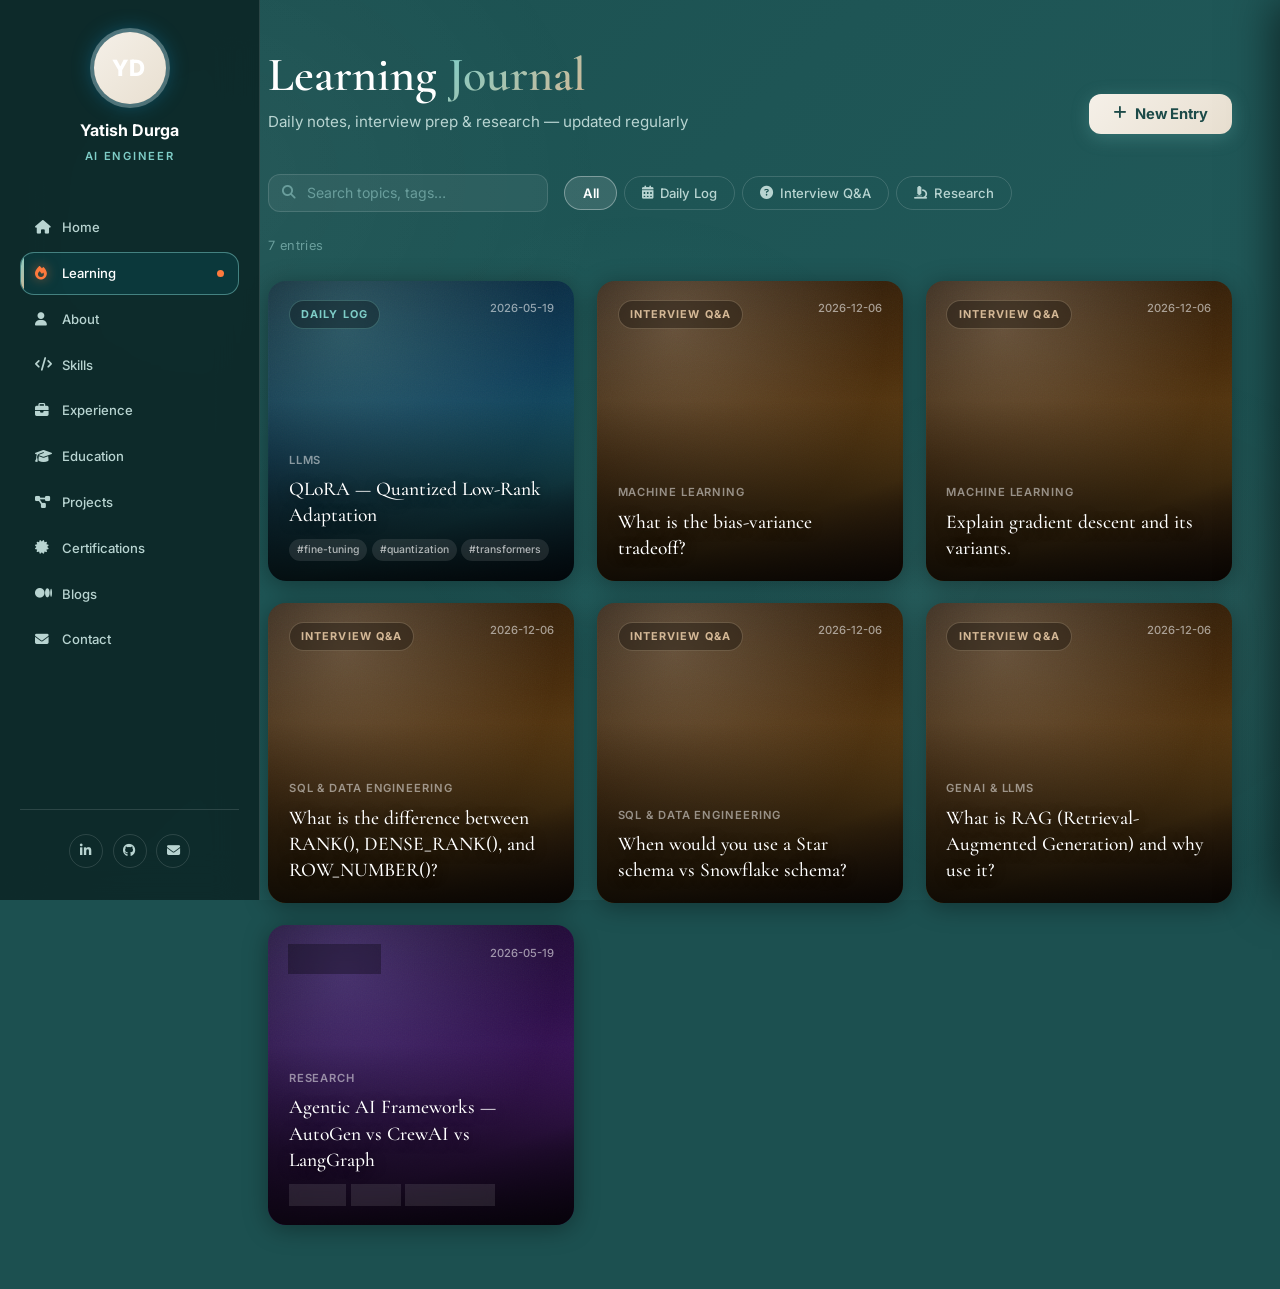
==== commit 7d032ad6: "Change title from 'Data Scientist' to 'AI Engineer'" ====
--- a/learning.html
+++ b/learning.html
@@ -22,7 +22,7 @@
     <div class="sidebar-profile">
         <div class="sidebar-initials">YD</div>
         <h2 class="sidebar-name">Yatish Durga</h2>
-        <p class="sidebar-title">Data Scientist</p>
+        <p class="sidebar-title">AI Engineer</p>
     </div>
     <ul class="nav-links">
         <li><a href="index.html#home"           class="nav-link"><i class="fa-solid fa-house"></i><span>Home</span></a></li>
